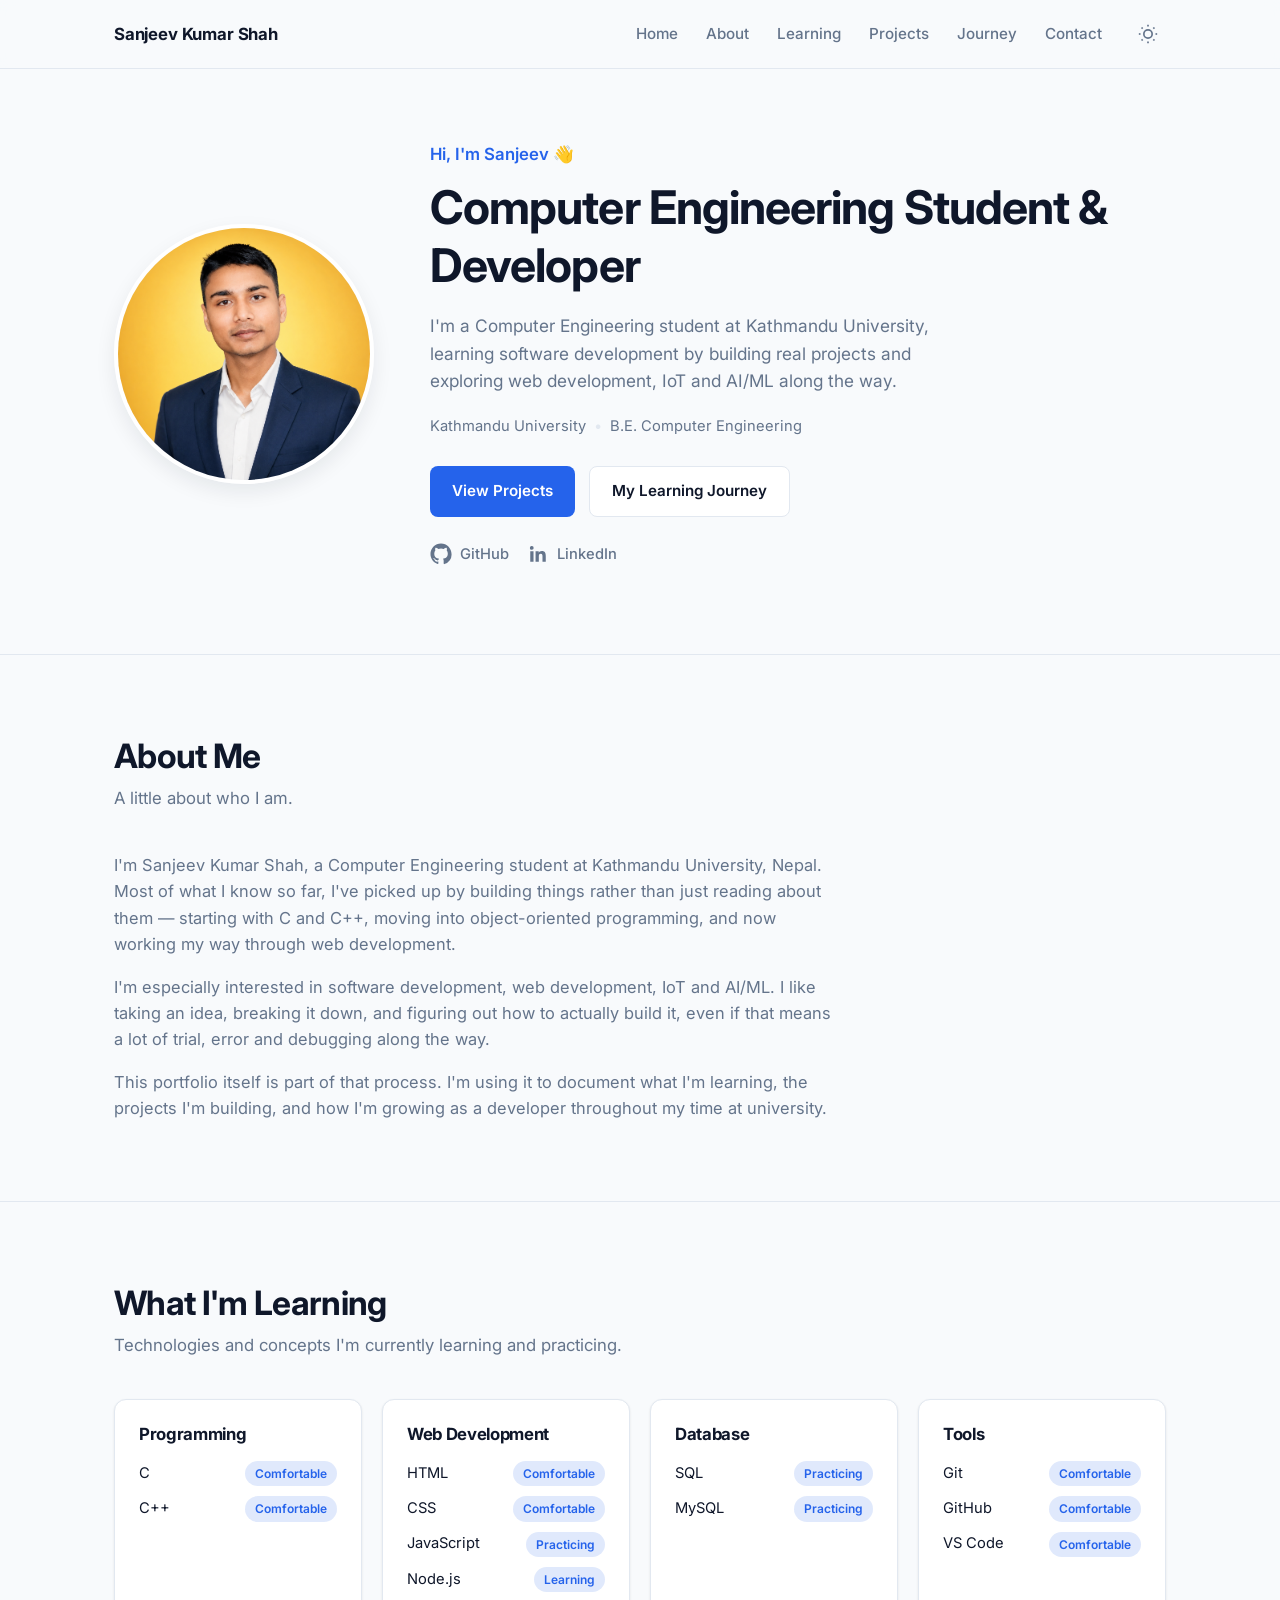
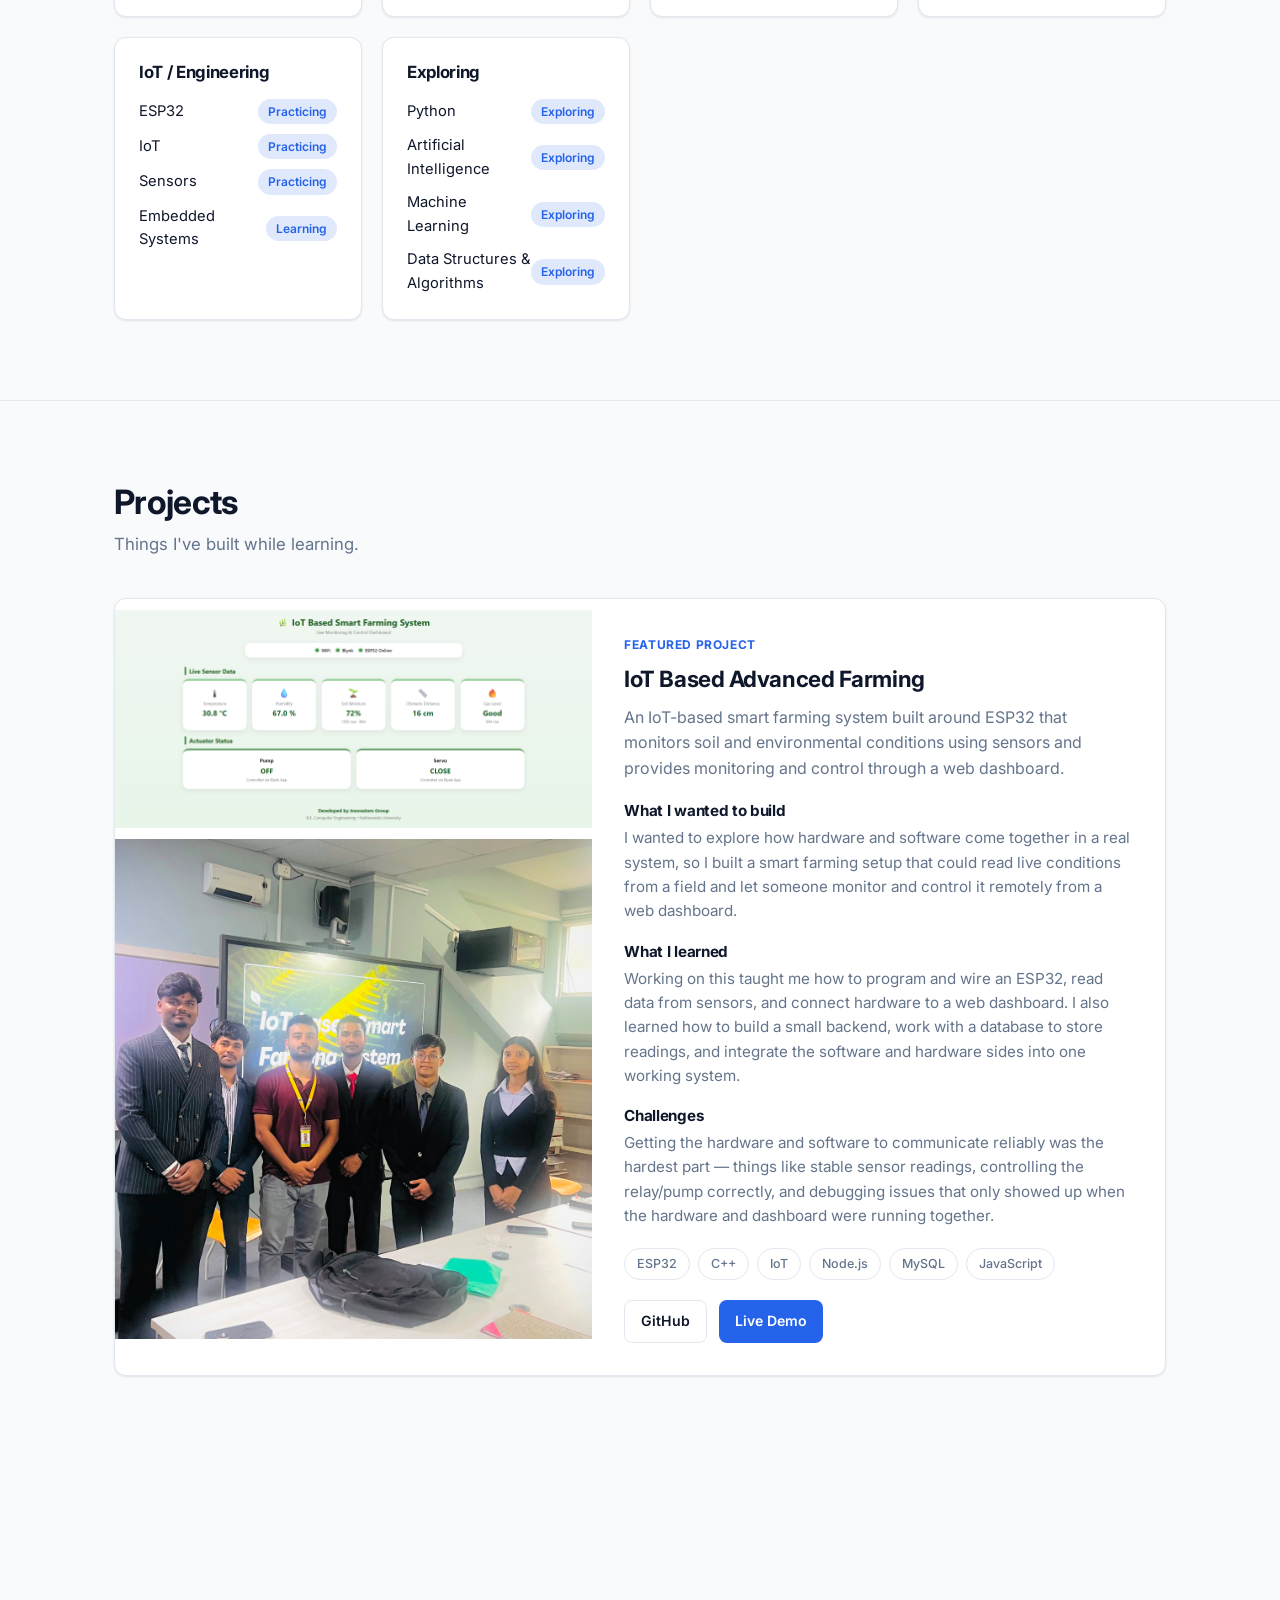
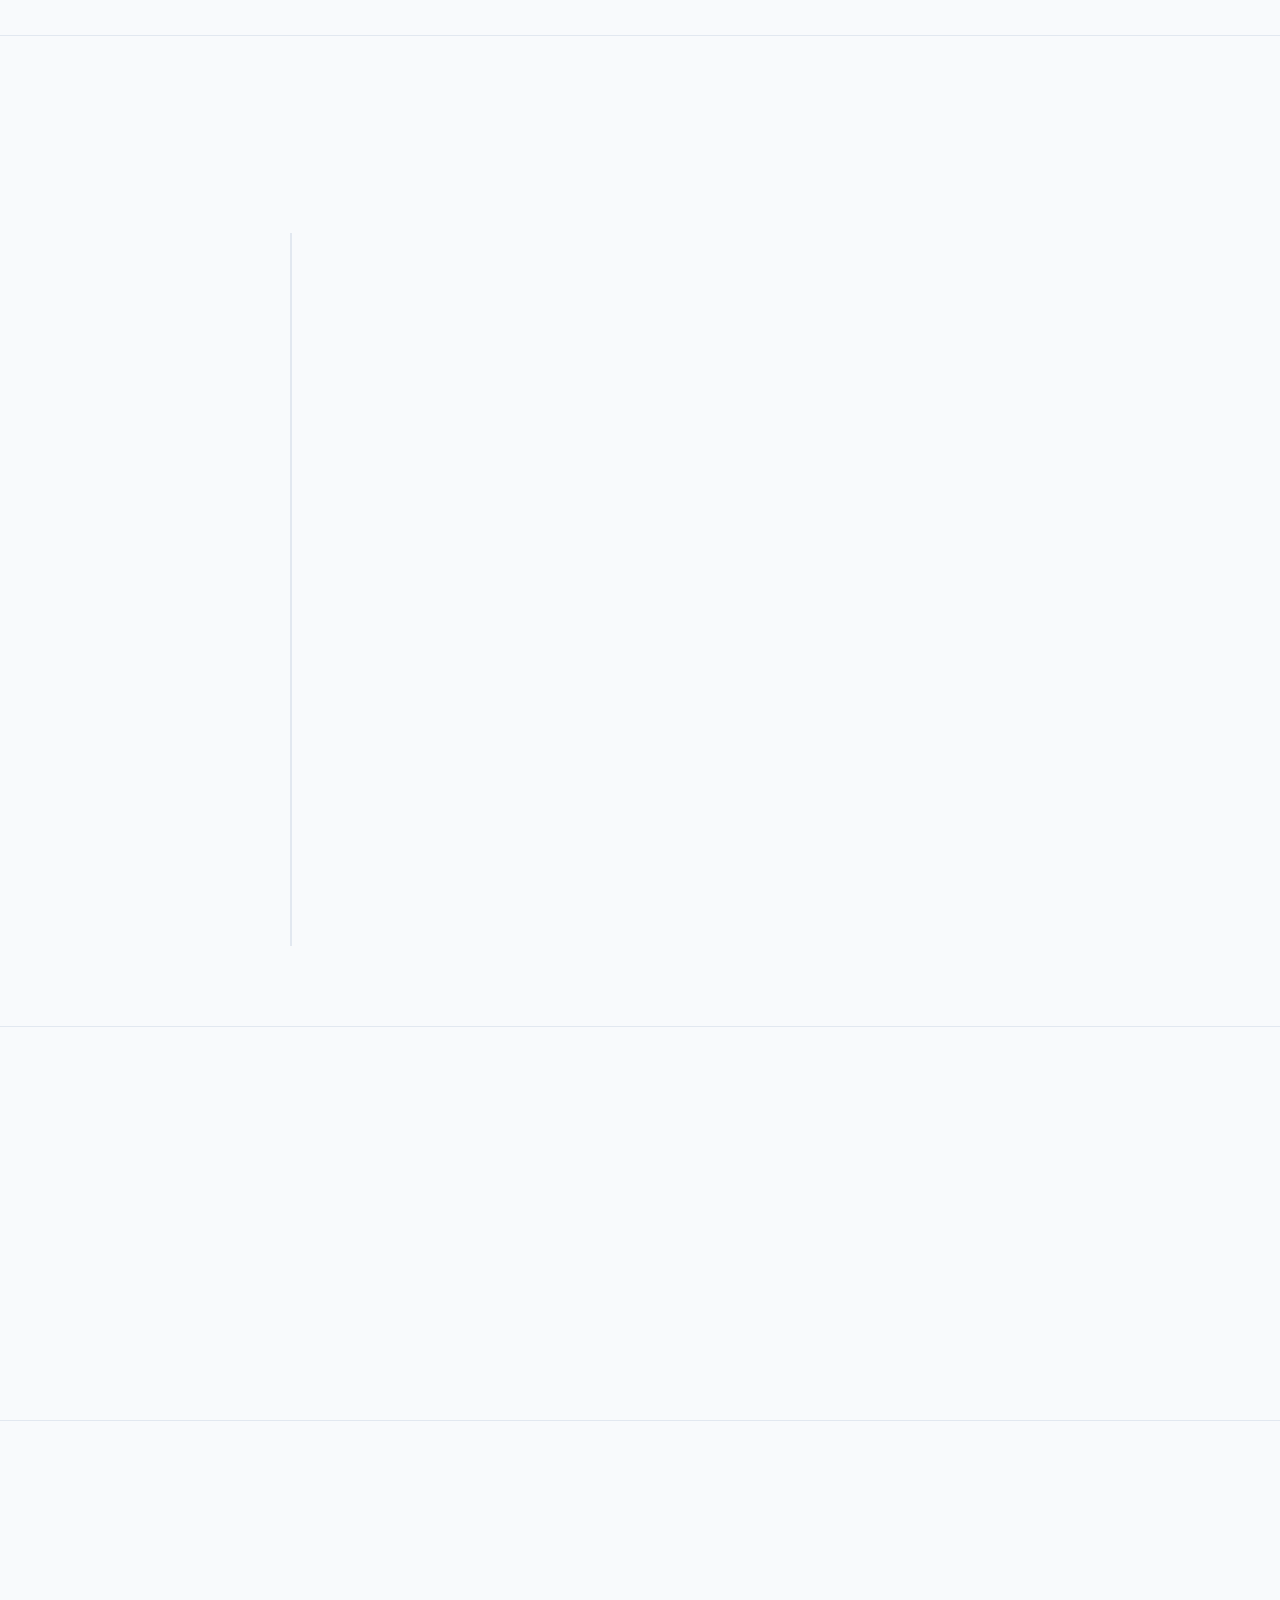
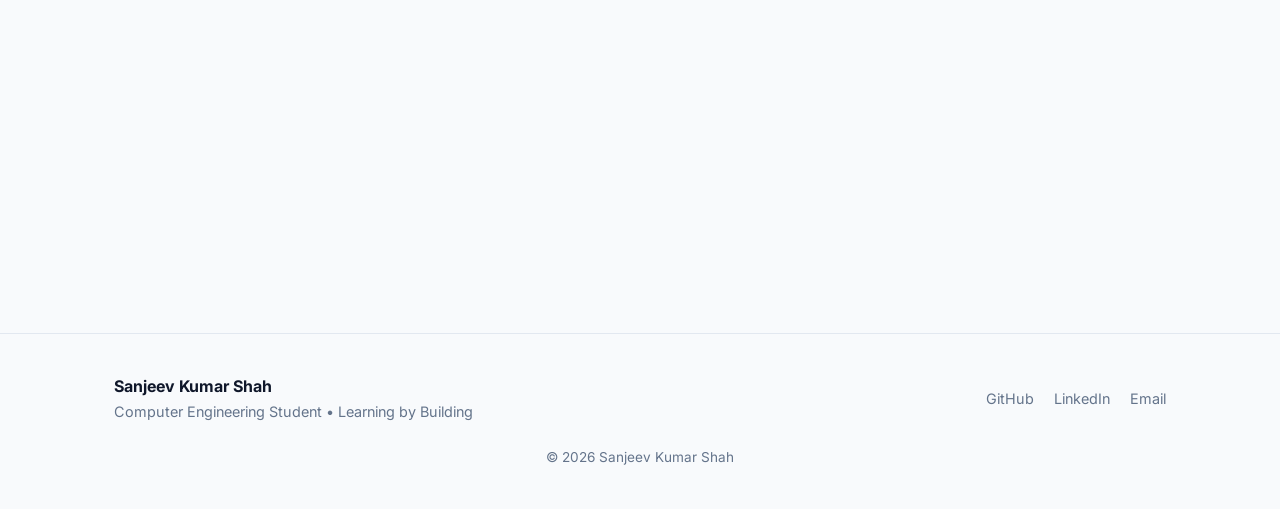
==== index.html @ 95e2a912 "Update Google site verification meta tag" ====
<!DOCTYPE html>
<html lang="en">
<head>
<meta name="google-site-verification" content="r2t7p-8wSBsIbMDlZbn2toAnir5kqkb9wHHPvdEp0dc" />
    <!-- ============ CHARSET & VIEWPORT ============ -->
    <meta charset="UTF-8">
    <meta name="viewport" content="width=device-width, initial-scale=1.0">


    <!-- ============ SEO ============ -->
    <title>Sanjeev Kumar Shah | Computer Engineering Student & Developer</title>

    <meta name="description"
          content="Sanjeev Kumar Shah is a Computer Engineering student at Kathmandu University, learning software development, IoT and AI/ML by building real projects.">

    <meta name="author" content="Sanjeev Kumar Shah">

    <meta name="robots" content="index, follow">

    <link rel="canonical"
          href="https://sanjeevkumarshah.github.io/Portfolio/">


    <!-- ============ FAVICON ============ -->
    <link rel="icon" type="image/svg+xml" href="favicon2.svg">


    <!-- ============ OPEN GRAPH ============ -->
    <meta property="og:title"
          content="Sanjeev Kumar Shah | Computer Engineering Student & Developer">

    <meta property="og:description"
          content="Computer Engineering student at Kathmandu University, learning by building projects in web development, IoT and AI/ML.">

    <meta property="og:type" content="website">

    <meta property="og:url"
          content="https://sanjeevkumarshah.github.io/Portfolio/">

    <meta property="og:image"
          content="https://sanjeevkumarshah.github.io/Portfolio/assets/profile.png">


    <!-- ============ TWITTER / X CARD ============ -->
    <meta name="twitter:card" content="summary_large_image">

    <meta name="twitter:title" content="Sanjeev Kumar Shah | Computer Engineering Student & Developer">

    <meta name="twitter:description" content="Computer Engineering student at Kathmandu University, learning by building projects in web development, IoT and AI/ML.">

    <meta name="twitter:image" content="https://sanjeevkumarshah.github.io/Portfolio/assets/profile.png">

  <!-- ============ FAVICON ============ -->
  <link rel="icon" type="image/svg+xml" href="favicon2.svg">

  <!-- ============ FONTS ============ -->
  <link rel="preconnect" href="https://fonts.googleapis.com">
  <link rel="preconnect" href="https://fonts.gstatic.com" crossorigin>
  <link href="https://fonts.googleapis.com/css2?family=Inter:wght@400;500;600;700;800&display=swap" rel="stylesheet">

  <!-- ============ STYLES ============ -->
  <link rel="stylesheet" href="style.css">

  <!-- ============ STRUCTURED DATA (Person) ============ -->
<script type="application/ld+json">
{
  "@context": "https://schema.org",
  "@type": "Person",
  "name": "Sanjeev Kumar Shah",
  "url": "https://sanjeevkumarshah.github.io/Portfolio/",
  "jobTitle": "Computer Engineering Student",
  "sameAs": [
    "https://github.com/SANJEEVKUMARSHAH",
    "https://www.linkedin.com/in/sanjeev-kumar-shah-749a11380"
  ]
}
</script>
</head>
<body>

  <!-- ============ SKIP LINK ============ -->
  <a class="skip-link" href="#main">Skip to main content</a>

  <!-- ============ HEADER / NAVIGATION ============ -->
  <header>
    <nav class="navbar" aria-label="Primary navigation">
      <div class="nav-container">
        <a href="#" class="nav-logo">Sanjeev Kumar Shah</a>

        <button class="nav-toggle" id="navToggle" aria-label="Toggle menu" aria-expanded="false" aria-controls="navMenu">
          <span class="hamburger"></span>
        </button>

        <ul class="nav-menu" id="navMenu">
          <li><a href="#home" class="nav-link">Home</a></li>
          <li><a href="#about" class="nav-link">About</a></li>
          <li><a href="#learning" class="nav-link">Learning</a></li>
          <li><a href="#projects" class="nav-link">Projects</a></li>
          <li><a href="#journey" class="nav-link">Journey</a></li>
          <li><a href="#contact" class="nav-link">Contact</a></li>
          <li>
            <button class="theme-toggle" id="themeToggle" aria-label="Toggle dark mode">
              <svg class="icon-sun" width="20" height="20" viewBox="0 0 24 24" fill="none" stroke="currentColor" stroke-width="2" aria-hidden="true"><circle cx="12" cy="12" r="5"></circle><line x1="12" y1="1" x2="12" y2="3"></line><line x1="12" y1="21" x2="12" y2="23"></line><line x1="4.22" y1="4.22" x2="5.64" y2="5.64"></line><line x1="18.36" y1="18.36" x2="19.78" y2="19.78"></line><line x1="1" y1="12" x2="3" y2="12"></line><line x1="21" y1="12" x2="23" y2="12"></line><line x1="4.22" y1="19.78" x2="5.64" y2="18.36"></line><line x1="18.36" y1="5.64" x2="19.78" y2="4.22"></line></svg>
              <svg class="icon-moon" width="20" height="20" viewBox="0 0 24 24" fill="none" stroke="currentColor" stroke-width="2" aria-hidden="true"><path d="M21 12.79A9 9 0 1 1 11.21 3 7 7 0 0 0 21 12.79z"></path></svg>
            </button>
          </li>
        </ul>
      </div>
    </nav>
  </header>

  <main id="main">

    <!-- ============ HERO ============ -->
    <section id="home" class="hero">
      <div class="container hero-grid">
        <div class="hero-image reveal">
          <img src="assets/profile.png" alt="Sanjeev Kumar Shah, Computer Engineering student" width="260" height="260" loading="eager">
        </div>

        <div class="hero-content reveal">
          <p class="hero-greeting">Hi, I'm Sanjeev 👋</p>
          <h1 class="hero-title">Computer Engineering Student &amp; Developer</h1>
          <p class="hero-text">
            I'm a Computer Engineering student at Kathmandu University, learning software
            development by building real projects and exploring web development, IoT and AI/ML
            along the way.
          </p>

          <div class="hero-edu">
            <span>Kathmandu University</span>
            <span class="dot" aria-hidden="true">•</span>
            <span>B.E. Computer Engineering</span>
          </div>

          <div class="hero-buttons">
            <a href="#projects" class="btn btn-primary">View Projects</a>
            <a href="#journey" class="btn btn-secondary">My Learning Journey</a>
          </div>

          <div class="hero-socials">
            <a href="https://github.com/SANJEEVKUMARSHAH" target="_blank" rel="noopener noreferrer" class="social-link" aria-label="GitHub profile">
              <svg width="22" height="22" viewBox="0 0 24 24" fill="currentColor" aria-hidden="true"><path d="M12 .5C5.65.5.5 5.65.5 12c0 5.09 3.29 9.4 7.86 10.93.57.1.78-.25.78-.55 0-.27-.01-1.17-.02-2.12-3.2.7-3.87-1.36-3.87-1.36-.53-1.34-1.29-1.7-1.29-1.7-1.05-.72.08-.7.08-.7 1.17.08 1.78 1.2 1.78 1.2 1.03 1.77 2.71 1.26 3.37.96.1-.75.4-1.26.73-1.55-2.56-.29-5.25-1.28-5.25-5.7 0-1.26.45-2.29 1.19-3.1-.12-.29-.52-1.46.11-3.05 0 0 .97-.31 3.18 1.18a11.1 11.1 0 0 1 5.79 0c2.2-1.49 3.17-1.18 3.17-1.18.64 1.59.24 2.76.12 3.05.74.81 1.18 1.84 1.18 3.1 0 4.43-2.69 5.4-5.26 5.69.41.36.78 1.08.78 2.17 0 1.57-.01 2.83-.01 3.22 0 .3.2.66.79.55A10.52 10.52 0 0 0 23.5 12c0-6.35-5.15-11.5-11.5-11.5z"></path></svg>
              GitHub
            </a>
            <a href="http://www.linkedin.com/in/sanjeev-kumar-shah-749a11380" target="_blank" rel="noopener noreferrer" class="social-link" aria-label="LinkedIn profile">
              <svg width="22" height="22" viewBox="0 0 24 24" fill="currentColor" aria-hidden="true"><path d="M20.45 20.45h-3.56v-5.57c0-1.33-.02-3.04-1.85-3.04-1.86 0-2.14 1.45-2.14 2.94v5.67H9.34V9h3.42v1.56h.05c.48-.9 1.64-1.85 3.38-1.85 3.61 0 4.28 2.38 4.28 5.47v6.27zM5.34 7.43a2.07 2.07 0 1 1 0-4.13 2.07 2.07 0 0 1 0 4.13zM7.12 20.45H3.56V9h3.56v11.45z"></path></svg>
              LinkedIn
            </a>
          </div>
        </div>
      </div>
    </section>

    <!-- ============ ABOUT ============ -->
    <section id="about" class="section about">
      <div class="container">
        <h2 class="section-title reveal">About Me</h2>
        <p class="section-subtitle reveal">A little about who I am.</p>

        <div class="about-content reveal">
          <p>
            I'm Sanjeev Kumar Shah, a Computer Engineering student at Kathmandu University, Nepal.
            Most of what I know so far, I've picked up by building things rather than just reading
            about them &mdash; starting with C and C++, moving into object-oriented programming,
            and now working my way through web development.
          </p>
          <p>
            I'm especially interested in software development, web development, IoT and AI/ML.
            I like taking an idea, breaking it down, and figuring out how to actually build it,
            even if that means a lot of trial, error and debugging along the way.
          </p>
          <p>
            This portfolio itself is part of that process. I'm using it to document what I'm
            learning, the projects I'm building, and how I'm growing as a developer throughout
            my time at university.
          </p>
        </div>
      </div>
    </section>

    <!-- ============ WHAT I'M LEARNING ============ -->
    <section id="learning" class="section learning">
      <div class="container">
        <h2 class="section-title reveal">What I'm Learning</h2>
        <p class="section-subtitle reveal">Technologies and concepts I'm currently learning and practicing.</p>

        <div class="learning-grid">

          <div class="learning-card reveal">
            <h3>Programming</h3>
            <ul class="skill-list">
              <li><span>C</span><span class="skill-tag">Comfortable</span></li>
              <li><span>C++</span><span class="skill-tag">Comfortable</span></li>
            </ul>
          </div>

          <div class="learning-card reveal">
            <h3>Web Development</h3>
            <ul class="skill-list">
              <li><span>HTML</span><span class="skill-tag">Comfortable</span></li>
              <li><span>CSS</span><span class="skill-tag">Comfortable</span></li>
              <li><span>JavaScript</span><span class="skill-tag">Practicing</span></li>
              <li><span>Node.js</span><span class="skill-tag">Learning</span></li>
            </ul>
          </div>

          <div class="learning-card reveal">
            <h3>Database</h3>
            <ul class="skill-list">
              <li><span>SQL</span><span class="skill-tag">Practicing</span></li>
              <li><span>MySQL</span><span class="skill-tag">Practicing</span></li>
            </ul>
          </div>

          <div class="learning-card reveal">
            <h3>Tools</h3>
            <ul class="skill-list">
              <li><span>Git</span><span class="skill-tag">Comfortable</span></li>
              <li><span>GitHub</span><span class="skill-tag">Comfortable</span></li>
              <li><span>VS Code</span><span class="skill-tag">Comfortable</span></li>
            </ul>
          </div>

          <div class="learning-card reveal">
            <h3>IoT / Engineering</h3>
            <ul class="skill-list">
              <li><span>ESP32</span><span class="skill-tag">Practicing</span></li>
              <li><span>IoT</span><span class="skill-tag">Practicing</span></li>
              <li><span>Sensors</span><span class="skill-tag">Practicing</span></li>
              <li><span>Embedded Systems</span><span class="skill-tag">Learning</span></li>
            </ul>
          </div>

          <div class="learning-card reveal">
            <h3>Exploring</h3>
            <ul class="skill-list">
              <li><span>Python</span><span class="skill-tag">Exploring</span></li>
              <li><span>Artificial Intelligence</span><span class="skill-tag">Exploring</span></li>
              <li><span>Machine Learning</span><span class="skill-tag">Exploring</span></li>
              <li><span>Data Structures &amp; Algorithms</span><span class="skill-tag">Exploring</span></li>
            </ul>
          </div>

        </div>
      </div>
    </section>

    <!-- ============ PROJECTS ============ -->
    <section id="projects" class="section projects">
      <div class="container">
        <h2 class="section-title reveal">Projects</h2>
        <p class="section-subtitle reveal">Things I've built while learning.</p>

        <!-- Featured Project -->
        <article class="project-card featured reveal">
          <div class="project-image">
            <img src="assets/projects/smart-farming webpage.png" alt="IoT Based Advanced Farming project"  id ="web-img" loading="lazy" >
            <img src="assets/projects/group.jpg"  alt="project Member" id="group-img"  loading="lazy" >
          </div>
          <div class="project-details">
            <span class="project-badge">Featured Project</span>
            <h3>IoT Based Advanced Farming</h3>
            <p class="project-description">
              An IoT-based smart farming system built around ESP32 that monitors soil and
              environmental conditions using sensors and provides monitoring and control
              through a web dashboard.
            </p>

            <div class="project-block">
              <h4>What I wanted to build</h4>
              <p>
                I wanted to explore how hardware and software come together in a real system,
                so I built a smart farming setup that could read live conditions from a field
                and let someone monitor and control it remotely from a web dashboard.
              </p>
            </div>

            <div class="project-block">
              <h4>What I learned</h4>
              <p>
                Working on this taught me how to program and wire an ESP32, read data from
                sensors, and connect hardware to a web dashboard. I also learned how to build
                a small backend, work with a database to store readings, and integrate the
                software and hardware sides into one working system.
              </p>
            </div>

            <div class="project-block">
              <h4>Challenges</h4>
              <p>
                Getting the hardware and software to communicate reliably was the hardest part
                &mdash; things like stable sensor readings, controlling the relay/pump correctly,
                and debugging issues that only showed up when the hardware and dashboard were
                running together.
              </p>
            </div>

            <div class="project-tags">
              <span class="tag">ESP32</span>
              <span class="tag">C++</span>
              <span class="tag">IoT</span>
              <span class="tag">Node.js</span>
              <span class="tag">MySQL</span>
              <span class="tag">JavaScript</span>
            </div>

            <div class="project-buttons">
              <a href="https://github.com/SANJEEVKUMARSHAH/iot-smart-farming-esp32.git" class="btn btn-secondary btn-small" aria-label="GitHub repository for IoT Based Advanced Farming">GitHub</a>
              <a href="#" class="btn btn-primary btn-small" aria-label="Live demo for IoT Based Advanced Farming">Live Demo</a>
            </div>
          </div>
        </article>

       

        <!-- Future Projects -->
        <div class="project-card future reveal">
          <h3>More Projects Coming Soon</h3>
          <p>I'm continuing to learn and build. More projects will be added here as I progress.</p>
        </div>

      </div>
    </section>

    <!-- ============ LEARNING JOURNEY ============ -->
    <section id="journey" class="section journey">
      <div class="container">
        <h2 class="section-title reveal">My Learning Journey</h2>
        <p class="section-subtitle reveal">A timeline of what I've been learning and building.</p>

        <ol class="timeline">
          <li class="timeline-item reveal">
            <div class="timeline-marker" aria-hidden="true"></div>
            <div class="timeline-content">
              <h3>Started Computer Engineering</h3>
              <p>Began my B.E. in Computer Engineering at Kathmandu University.</p>
            </div>
          </li>
          <li class="timeline-item reveal">
            <div class="timeline-marker" aria-hidden="true"></div>
            <div class="timeline-content">
              <h3>C</h3>
              <p>Learned the fundamentals of programming with C.</p>
            </div>
          </li>
          <li class="timeline-item reveal">
            <div class="timeline-marker" aria-hidden="true"></div>
            <div class="timeline-content">
              <h3>C++</h3>
              <p>Moved on to C++ and built on my programming fundamentals.</p>
            </div>
          </li>
          <li class="timeline-item reveal">
            <div class="timeline-marker" aria-hidden="true"></div>
            <div class="timeline-content">
              <h3>Object-Oriented Programming</h3>
              <p>Learned OOP concepts and applied them in projects like the Library Management System.</p>
            </div>
          </li>
          <li class="timeline-item reveal">
            <div class="timeline-marker" aria-hidden="true"></div>
            <div class="timeline-content">
              <h3>HTML &amp; CSS</h3>
              <p>Started building web pages and learning how to structure and style them.</p>
            </div>
          </li>
          <li class="timeline-item reveal">
            <div class="timeline-marker" aria-hidden="true"></div>
            <div class="timeline-content">
              <h3>JavaScript</h3>
              <p>Began learning JavaScript to make web pages interactive.</p>
            </div>
          </li>
          <li class="timeline-item reveal">
            <div class="timeline-marker" aria-hidden="true"></div>
            <div class="timeline-content">
              <h3>Git &amp; GitHub</h3>
              <p>Learned version control and how to manage and share my projects.</p>
            </div>
          </li>
          <li class="timeline-item reveal">
            <div class="timeline-marker" aria-hidden="true"></div>
            <div class="timeline-content">
              <h3>IoT / ESP32</h3>
              <p>Explored embedded systems and IoT by building the Smart Farming project with ESP32.</p>
            </div>
          </li>
          <li class="timeline-item reveal current">
            <div class="timeline-marker" aria-hidden="true"></div>
            <div class="timeline-content">
              <h3>Current Learning</h3>
              <p>Python, Data Structures, AI/ML, Backend Development.</p>
            </div>
          </li>
        </ol>
      </div>
    </section>

    <!-- ============ CURRENTLY WORKING ON ============ -->
    <section id="currently" class="section currently">
      <div class="container">
        <h2 class="section-title reveal">Currently Working On</h2>

        <!--
          EASY TO UPDATE: edit the content inside .current-card below
          to change what you're currently working on.
        -->
        <div class="current-card reveal">
          <span class="status-badge">In Progress</span>
          <h3>Improving JavaScript</h3>
          <p>
            I'm currently strengthening my JavaScript fundamentals and learning more about
            asynchronous programming, APIs and backend development.
          </p>
        </div>
      </div>
    </section>

    <!-- ============ CONTACT ============ -->
    <section id="contact" class="section contact">
      <div class="container">
        <h2 class="section-title reveal">Let's Connect</h2>
        <p class="section-subtitle reveal">
          I'm always interested in learning, building projects and connecting with other
          students and developers.
        </p>

        <div class="contact-grid">
          <a href="mailto:shahsanjeev700@gmail.com" class="contact-card reveal">
            <svg width="24" height="24" viewBox="0 0 24 24" fill="none" stroke="currentColor" stroke-width="2" aria-hidden="true"><path d="M4 4h16v16H4z" opacity="0"></path><path d="M22 6c0-1.1-.9-2-2-2H4a2 2 0 0 0-2 2v12c0 1.1.9 2 2 2h16a2 2 0 0 0 2-2V6z"></path><polyline points="22,6 12,13 2,6"></polyline></svg>
            <h3>Email</h3>
            <p>shahsanjeev700@gmail.com</p>
          </a>

          <a href="https://github.com/SANJEEVKUMARSHAH" target="_blank" rel="noopener noreferrer" class="contact-card reveal">
            <svg width="24" height="24" viewBox="0 0 24 24" fill="currentColor" aria-hidden="true"><path d="M12 .5C5.65.5.5 5.65.5 12c0 5.09 3.29 9.4 7.86 10.93.57.1.78-.25.78-.55 0-.27-.01-1.17-.02-2.12-3.2.7-3.87-1.36-3.87-1.36-.53-1.34-1.29-1.7-1.29-1.7-1.05-.72.08-.7.08-.7 1.17.08 1.78 1.2 1.78 1.2 1.03 1.77 2.71 1.26 3.37.96.1-.75.4-1.26.73-1.55-2.56-.29-5.25-1.28-5.25-5.7 0-1.26.45-2.29 1.19-3.1-.12-.29-.52-1.46.11-3.05 0 0 .97-.31 3.18 1.18a11.1 11.1 0 0 1 5.79 0c2.2-1.49 3.17-1.18 3.17-1.18.64 1.59.24 2.76.12 3.05.74.81 1.18 1.84 1.18 3.1 0 4.43-2.69 5.4-5.26 5.69.41.36.78 1.08.78 2.17 0 1.57-.01 2.83-.01 3.22 0 .3.2.66.79.55A10.52 10.52 0 0 0 23.5 12c0-6.35-5.15-11.5-11.5-11.5z"></path></svg>
            <h3>GitHub</h3>
            <p>github.com/SANJEEVKUMARSHAH</p>
          </a>

          <a href="http://www.linkedin.com/in/sanjeev-kumar-shah-749a11380" target="_blank" rel="noopener noreferrer" class="contact-card reveal">
            <svg width="24" height="24" viewBox="0 0 24 24" fill="currentColor" aria-hidden="true"><path d="M20.45 20.45h-3.56v-5.57c0-1.33-.02-3.04-1.85-3.04-1.86 0-2.14 1.45-2.14 2.94v5.67H9.34V9h3.42v1.56h.05c.48-.9 1.64-1.85 3.38-1.85 3.61 0 4.28 2.38 4.28 5.47v6.27zM5.34 7.43a2.07 2.07 0 1 1 0-4.13 2.07 2.07 0 0 1 0 4.13zM7.12 20.45H3.56V9h3.56v11.45z"></path></svg>
            <h3>LinkedIn</h3>
            <p>linkedin.com/in/sanjeev-kumar-shah</p>
          </a>
        </div>

        <div class="resume-download reveal">
          <a href="assets/resume.pdf" class="btn btn-secondary" download>Download Resume</a>
        </div>
      </div>
    </section>

  </main>

  <!-- ============ FOOTER ============ -->
  <footer class="footer">
    <div class="container footer-content">
      <div class="footer-info">
        <p class="footer-name">Sanjeev Kumar Shah</p>
        <p class="footer-tagline">Computer Engineering Student &bull; Learning by Building</p>
      </div>

      <ul class="footer-links">
        <li><a href="https://github.com/SANJEEVKUMARSHAH" target="_blank" rel="noopener noreferrer">GitHub</a></li>
        <li><a href="http://www.linkedin.com/in/sanjeev-kumar-shah-749a11380" target="_blank" rel="noopener noreferrer">LinkedIn</a></li>
        <li><a href="mailto:shahsanjeev700@gmail.com">Email</a></li>
      </ul>

      <p class="footer-copyright">&copy; <span id="year"></span> Sanjeev Kumar Shah</p>
    </div>
  </footer>

  <script src="script.js"></script>
</body>
</html>
---- style.css ----
/* =========================================================
   1. CSS VARIABLES
   ========================================================= */
:root {
  /* Light mode */
  --bg: #F8FAFC;
  --card: #FFFFFF;
  --text-primary: #0F172A;
  --text-secondary: #64748B;
  --accent: #2563EB;
  --border: #E2E8F0;

  --font-main: 'Inter', -apple-system, BlinkMacSystemFont, 'Segoe UI', sans-serif;

  --radius: 12px;
  --shadow: 0 1px 3px rgba(15, 23, 42, 0.06), 0 1px 2px rgba(15, 23, 42, 0.04);
  --shadow-hover: 0 8px 20px rgba(15, 23, 42, 0.08);

  --transition: 0.25s ease;
}

[data-theme="dark"] {
  --bg: #0F172A;
  --card: #1E293B;
  --text-primary: #F8FAFC;
  --text-secondary: #94A3B8;
  --accent: #60A5FA;
  --border: #334155;

  --shadow: 0 1px 3px rgba(0, 0, 0, 0.3), 0 1px 2px rgba(0, 0, 0, 0.2);
  --shadow-hover: 0 8px 24px rgba(0, 0, 0, 0.35);
}

/* =========================================================
   2. RESET
   ========================================================= */
*, *::before, *::after {
  box-sizing: border-box;
  margin: 0;
  padding: 0;
}

img {
  max-width: 100%;
  display: block;
}

a {
  text-decoration: none;
  color: inherit;
}

ul, ol {
  list-style: none;
}

button {
  font: inherit;
  cursor: pointer;
  border: none;
  background: none;
  color: inherit;
}

/* =========================================================
   3. BASE STYLES
   ========================================================= */
html {
  scroll-behavior: smooth;
}

body {
  font-family: var(--font-main);
  background-color: var(--bg);
  color: var(--text-primary);
  line-height: 1.6;
  transition: background-color var(--transition), color var(--transition);
}

.container {
  width: 100%;
  max-width: 1100px;
  margin: 0 auto;
  padding: 0 24px;
}

.skip-link {
  position: absolute;
  left: -9999px;
  top: 0;
  background: var(--accent);
  color: #fff;
  padding: 10px 16px;
  z-index: 200;
  border-radius: 0 0 8px 0;
}

.skip-link:focus {
  left: 0;
}

/* Focus states */
a:focus-visible,
button:focus-visible,
input:focus-visible {
  outline: 2px solid var(--accent);
  outline-offset: 3px;
  border-radius: 4px;
}

/* =========================================================
   4. TYPOGRAPHY
   ========================================================= */
h1, h2, h3, h4 {
  font-weight: 700;
  line-height: 1.25;
  letter-spacing: -0.02em;
}

.section-title {
  font-size: clamp(1.6rem, 3vw, 2.1rem);
  margin-bottom: 8px;
}

.section-subtitle {
  color: var(--text-secondary);
  margin-bottom: 40px;
  font-size: 1.05rem;
}

.section {
  padding: 80px 0;
  border-top: 1px solid var(--border);
}

/* =========================================================
   5. NAVIGATION
   ========================================================= */
.navbar {
  position: sticky;
  top: 0;
  z-index: 100;
  background-color: color-mix(in srgb, var(--bg) 88%, transparent);
  backdrop-filter: blur(8px);
  border-bottom: 1px solid var(--border);
}

.nav-container {
  max-width: 1100px;
  margin: 0 auto;
  padding: 16px 24px;
  display: flex;
  align-items: center;
  justify-content: space-between;
}

.nav-logo {
  font-weight: 700;
  font-size: 1.05rem;
  letter-spacing: -0.01em;
}

.nav-menu {
  display: flex;
  align-items: center;
  gap: 28px;
}

.nav-link {
  font-size: 0.95rem;
  font-weight: 500;
  color: var(--text-secondary);
  transition: color var(--transition);
}

.nav-link:hover {
  color: var(--accent);
}

.theme-toggle {
  display: flex;
  align-items: center;
  justify-content: center;
  width: 36px;
  height: 36px;
  border-radius: 50%;
  color: var(--text-secondary);
  transition: background-color var(--transition), color var(--transition);
}

.theme-toggle:hover {
  background-color: var(--border);
  color: var(--accent);
}

.icon-moon { display: none; }
[data-theme="dark"] .icon-sun { display: none; }
[data-theme="dark"] .icon-moon { display: block; }

.nav-toggle {
  display: none;
  width: 32px;
  height: 32px;
  flex-direction: column;
  align-items: center;
  justify-content: center;
}

.hamburger,
.hamburger::before,
.hamburger::after {
  width: 22px;
  height: 2px;
  background-color: var(--text-primary);
  border-radius: 2px;
  transition: transform var(--transition), opacity var(--transition);
}

.hamburger {
  position: relative;
}

.hamburger::before,
.hamburger::after {
  content: '';
  position: absolute;
  left: 0;
}

.hamburger::before { top: -7px; }
.hamburger::after { top: 7px; }

.nav-menu.open .hamburger {
  background-color: transparent;
}

.nav-menu.open .hamburger::before {
  transform: rotate(45deg);
  top: 0;
}

.nav-menu.open .hamburger::after {
  transform: rotate(-45deg);
  top: 0;
}

/* =========================================================
   6. HERO
   ========================================================= */
.hero {
  padding: 72px 0 88px;
}

.hero-grid {
  display: grid;
  grid-template-columns: auto 1fr;
  gap: 56px;
  align-items: center;
}

.hero-image img {
  width: 260px;
  height: 260px;
  object-fit: cover;
  border-radius: 50%;
  border: 4px solid var(--card);
  box-shadow: var(--shadow-hover);
}

.hero-greeting {
  font-size: 1.05rem;
  color: var(--accent);
  font-weight: 600;
  margin-bottom: 10px;
}

.hero-title {
  font-size: clamp(2rem, 4.5vw, 2.9rem);
  margin-bottom: 18px;
}

.hero-text {
  color: var(--text-secondary);
  font-size: 1.08rem;
  max-width: 540px;
  margin-bottom: 20px;
}

.hero-edu {
  display: flex;
  align-items: center;
  gap: 8px;
  font-size: 0.92rem;
  color: var(--text-secondary);
  margin-bottom: 28px;
}

.hero-edu .dot {
  color: var(--border);
}

.hero-buttons {
  display: flex;
  flex-wrap: wrap;
  gap: 14px;
  margin-bottom: 26px;
}

.hero-socials {
  display: flex;
  gap: 18px;
}

.social-link {
  display: flex;
  align-items: center;
  gap: 8px;
  font-size: 0.92rem;
  font-weight: 500;
  color: var(--text-secondary);
  transition: color var(--transition);
}

.social-link:hover {
  color: var(--accent);
}

/* Buttons */
.btn {
  display: inline-flex;
  align-items: center;
  justify-content: center;
  padding: 12px 22px;
  border-radius: 8px;
  font-weight: 600;
  font-size: 0.95rem;
  transition: transform var(--transition), box-shadow var(--transition), background-color var(--transition);
}

.btn-small {
  padding: 9px 16px;
  font-size: 0.88rem;
}

.btn-primary {
  background-color: var(--accent);
  color: #fff;
}

.btn-primary:hover {
  transform: translateY(-2px);
  box-shadow: var(--shadow-hover);
}

.btn-secondary {
  background-color: var(--card);
  color: var(--text-primary);
  border: 1px solid var(--border);
}

.btn-secondary:hover {
  border-color: var(--accent);
  color: var(--accent);
  transform: translateY(-2px);
}

/* =========================================================
   7. ABOUT
   ========================================================= */
.about-content {
  max-width: 720px;
  display: flex;
  flex-direction: column;
  gap: 16px;
  color: var(--text-secondary);
  font-size: 1.03rem;
}

/* =========================================================
   8. LEARNING
   ========================================================= */
.learning-grid {
  display: grid;
  grid-template-columns: repeat(auto-fit, minmax(230px, 1fr));
  gap: 20px;
}

.learning-card {
  background-color: var(--card);
  border: 1px solid var(--border);
  border-radius: var(--radius);
  padding: 24px;
  box-shadow: var(--shadow);
  transition: transform var(--transition), box-shadow var(--transition);
}

.learning-card:hover {
  transform: translateY(-3px);
  box-shadow: var(--shadow-hover);
}

.learning-card h3 {
  font-size: 1.05rem;
  margin-bottom: 16px;
}

.skill-list {
  display: flex;
  flex-direction: column;
  gap: 10px;
}

.skill-list li {
  display: flex;
  align-items: center;
  justify-content: space-between;
  font-size: 0.92rem;
}

.skill-tag {
  font-size: 0.75rem;
  font-weight: 600;
  padding: 3px 10px;
  border-radius: 999px;
  background-color: color-mix(in srgb, var(--accent) 14%, transparent);
  color: var(--accent);
}

/* =========================================================
   9. PROJECTS
   ========================================================= */
.project-card {
  background-color: var(--card);
  border: 1px solid var(--border);
  border-radius: var(--radius);
  overflow: hidden;
  box-shadow: var(--shadow);
  margin-bottom: 28px;
  display: grid;
  grid-template-columns: 1fr;
  transition: box-shadow var(--transition);
}

.project-card:hover {
  box-shadow: var(--shadow-hover);
}

.project-card.featured {
  grid-template-columns: 1fr 1.2fr;
  /* grid-column: span 2;
  display: grid;
  grid-template-columns: 1fr 1fr; */
}

.project-image #web-img {
  width: 100%;
  height: auto;
  object-fit: contain;
  /* object-fit: cover; */
  min-height: 240px; 
}

.project-image #group-img {
  width: 100%;
  height: 500px;
  object-fit: cover;
}

.project-details {
  padding: 32px;
}

.project-badge {
  display: inline-block;
  font-size: 0.75rem;
  font-weight: 700;
  text-transform: uppercase;
  letter-spacing: 0.05em;
  color: var(--accent);
  margin-bottom: 10px;
}

.project-details h3 {
  font-size: 1.4rem;
  margin-bottom: 12px;
}

.project-description {
  color: var(--text-secondary);
  margin-bottom: 20px;
}

.project-block {
  margin-bottom: 18px;
}

.project-block h4 {
  font-size: 0.95rem;
  margin-bottom: 6px;
}

.project-block p {
  color: var(--text-secondary);
  font-size: 0.95rem;
}

.project-tags {
  display: flex;
  flex-wrap: wrap;
  gap: 8px;
  margin: 20px 0;
}

.tag {
  font-size: 0.78rem;
  font-weight: 500;
  padding: 5px 12px;
  border-radius: 999px;
  border: 1px solid var(--border);
  color: var(--text-secondary);
}

.project-buttons {
  display: flex;
  gap: 12px;
}

.project-card.future {
  padding: 32px;
  text-align: center;
  border-style: dashed;
}

.project-card.future h3 {
  margin-bottom: 8px;
}

.project-card.future p {
  color: var(--text-secondary);
}

/* =========================================================
   10. JOURNEY
   ========================================================= */
.timeline {
  position: relative;
  max-width: 700px;
  margin: 0 auto;
  padding-left: 28px;
  border-left: 2px solid var(--border);
}

.timeline-item {
  position: relative;
  padding-bottom: 34px;
}

.timeline-item:last-child {
  padding-bottom: 0;
}

.timeline-marker {
  position: absolute;
  left: -34px;
  top: 4px;
  width: 12px;
  height: 12px;
  border-radius: 50%;
  background-color: var(--card);
  border: 3px solid var(--accent);
}

.timeline-item.current .timeline-marker {
  background-color: var(--accent);
}

.timeline-content h3 {
  font-size: 1.05rem;
  margin-bottom: 4px;
}

.timeline-content p {
  color: var(--text-secondary);
  font-size: 0.94rem;
}

/* =========================================================
   11. CURRENTLY WORKING ON
   ========================================================= */
.current-card {
  max-width: 620px;
  background-color: var(--card);
  border: 1px solid var(--border);
  border-radius: var(--radius);
  padding: 28px;
  box-shadow: var(--shadow);
}

.status-badge {
  display: inline-block;
  font-size: 0.75rem;
  font-weight: 700;
  text-transform: uppercase;
  letter-spacing: 0.05em;
  color: var(--accent);
  background-color: color-mix(in srgb, var(--accent) 14%, transparent);
  padding: 4px 12px;
  border-radius: 999px;
  margin-bottom: 14px;
}

.current-card h3 {
  margin-bottom: 10px;
  font-size: 1.15rem;
}

.current-card p {
  color: var(--text-secondary);
}

/* =========================================================
   12. CONTACT
   ========================================================= */
.contact-grid {
  display: grid;
  grid-template-columns: repeat(auto-fit, minmax(220px, 1fr));
  gap: 20px;
  margin-bottom: 36px;
}

.contact-card {
  background-color: var(--card);
  border: 1px solid var(--border);
  border-radius: var(--radius);
  padding: 26px;
  box-shadow: var(--shadow);
  transition: transform var(--transition), box-shadow var(--transition), border-color var(--transition);
}

.contact-card:hover {
  transform: translateY(-3px);
  box-shadow: var(--shadow-hover);
  border-color: var(--accent);
}

.contact-card svg {
  color: var(--accent);
  margin-bottom: 14px;
}

.contact-card h3 {
  font-size: 1rem;
  margin-bottom: 6px;
}

.contact-card p {
  color: var(--text-secondary);
  font-size: 0.9rem;
  word-break: break-word;
}

.resume-download {
  text-align: center;
}

/* =========================================================
   13. FOOTER
   ========================================================= */
.footer {
  padding: 40px 0;
  border-top: 1px solid var(--border);
}

.footer-content {
  display: flex;
  flex-wrap: wrap;
  align-items: center;
  justify-content: space-between;
  gap: 16px;
}

.footer-name {
  font-weight: 700;
}

.footer-tagline {
  color: var(--text-secondary);
  font-size: 0.9rem;
}

.footer-links {
  display: flex;
  gap: 20px;
}

.footer-links a {
  color: var(--text-secondary);
  font-size: 0.9rem;
  transition: color var(--transition);
}

.footer-links a:hover {
  color: var(--accent);
}

.footer-copyright {
  color: var(--text-secondary);
  font-size: 0.85rem;
  width: 100%;
  text-align: center;
  margin-top: 8px;
}

/* =========================================================
   14. DARK MODE
   (handled via [data-theme="dark"] variables above)
   ========================================================= */

/* =========================================================
   15. RESPONSIVE DESIGN
   ========================================================= */
@media (max-width: 860px) {
  .hero-grid {
    grid-template-columns: 1fr;
    text-align: center;
    justify-items: center;
  }

  .hero-image img {
    width: 200px;
    height: 200px;
  }

  .hero-text {
    margin-left: auto;
    margin-right: auto;
  }

  .hero-buttons,
  .hero-socials,
  .hero-edu {
    justify-content: center;
  }

  .project-card.featured {
    grid-template-columns: 1fr;
  }
}

@media (max-width: 720px) {
  .nav-menu {
    position: fixed;
    top: 65px;
    left: 0;
    right: 0;
    background-color: var(--bg);
    border-bottom: 1px solid var(--border);
    flex-direction: column;
    align-items: flex-start;
    gap: 4px;
    padding: 16px 24px 24px;
    transform: translateY(-8px);
    opacity: 0;
    pointer-events: none;
    transition: transform var(--transition), opacity var(--transition);
  }

  .nav-menu.open {
    transform: translateY(0);
    opacity: 1;
    pointer-events: auto;
  }

  .nav-menu li {
    width: 100%;
    padding: 10px 0;
  }

  .nav-toggle {
    display: flex;
  }

  .project-card {
    grid-template-columns: 1fr !important;
  }
}

@media (max-width: 480px) {
  .hero-image img {
    width: 170px;
    height: 170px;
  }

  .section {
    padding: 56px 0;
  }
}

/* =========================================================
   16. ACCESSIBILITY (reduced motion)
   ========================================================= */
@media (prefers-reduced-motion: reduce) {
  html {
    scroll-behavior: auto;
  }

  *, *::before, *::after {
    animation-duration: 0.01ms !important;
    animation-iteration-count: 1 !important;
    transition-duration: 0.01ms !important;
    scroll-behavior: auto !important;
  }
}

/* Reveal-on-scroll base state */
.reveal {
  opacity: 0;
  transform: translateY(16px);
  transition: opacity 0.5s ease, transform 0.5s ease;
}

.reveal.visible {
  opacity: 1;
  transform: translateY(0);
}
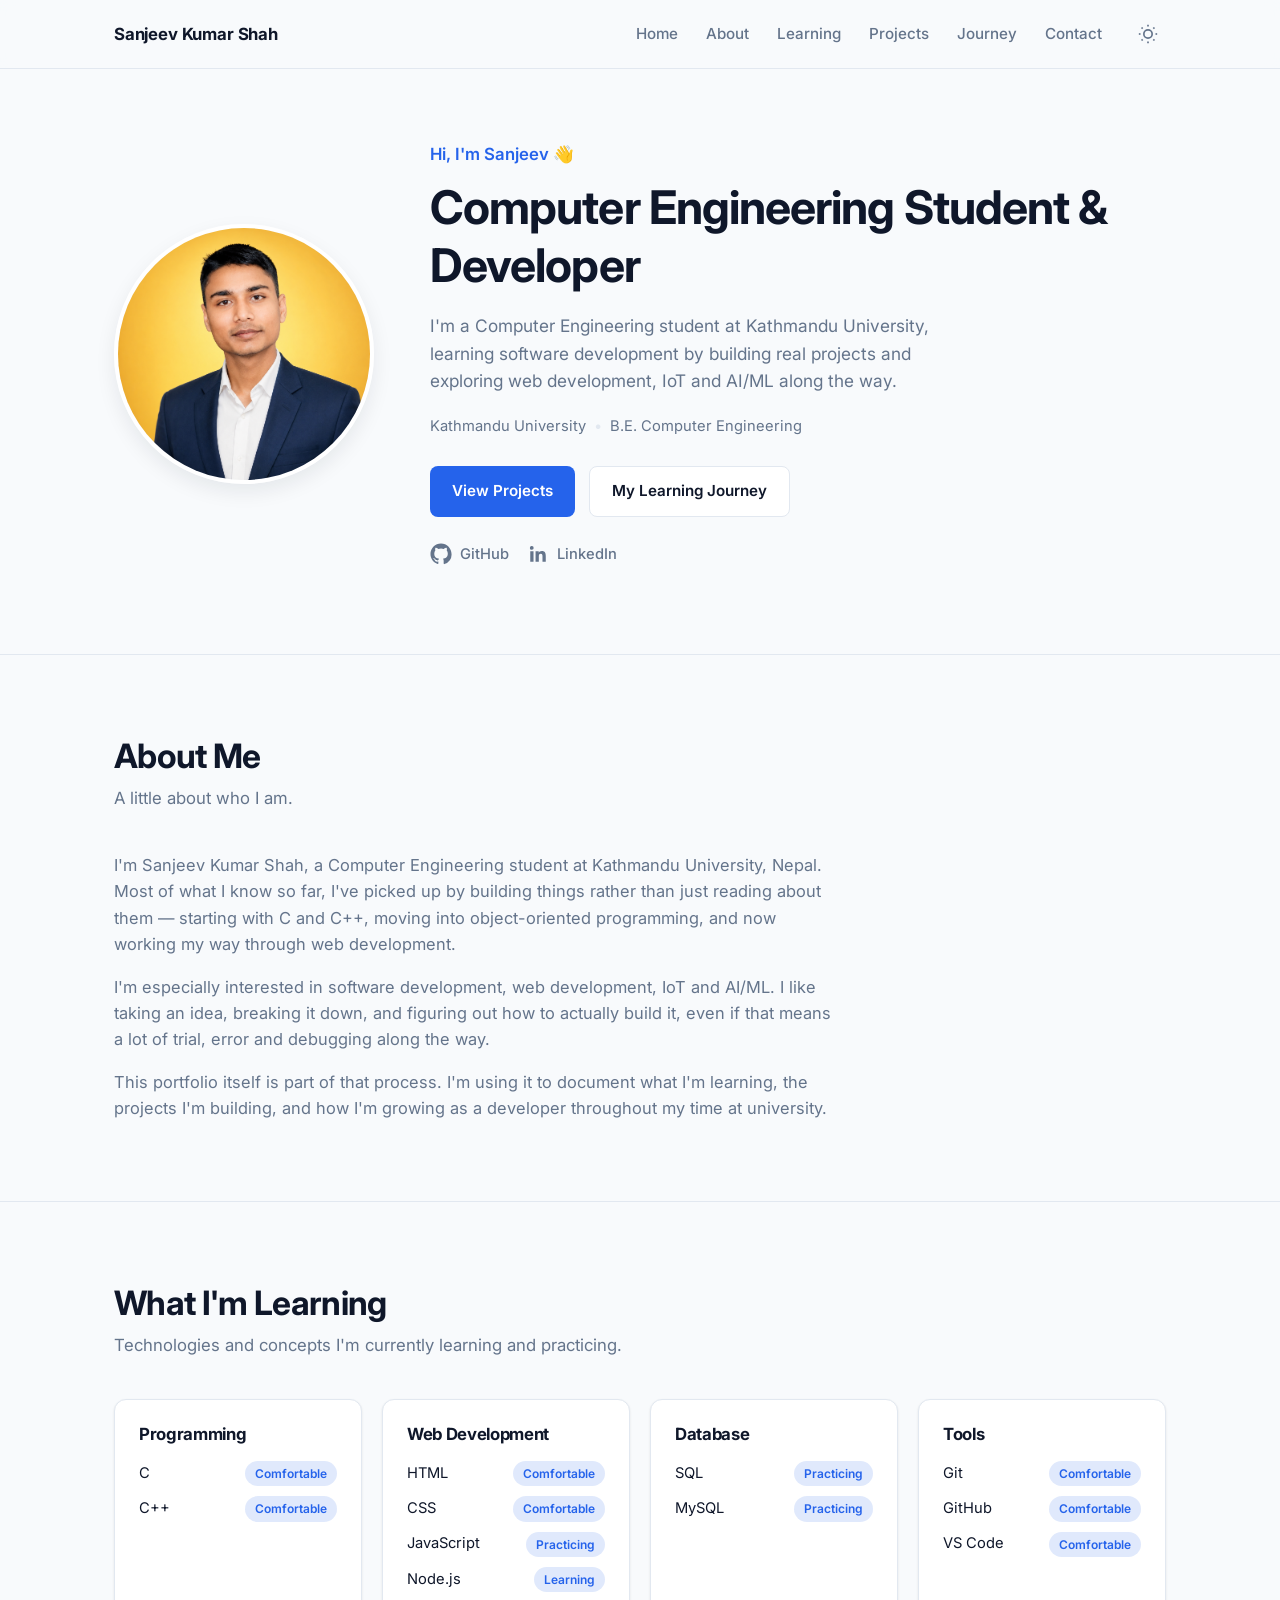
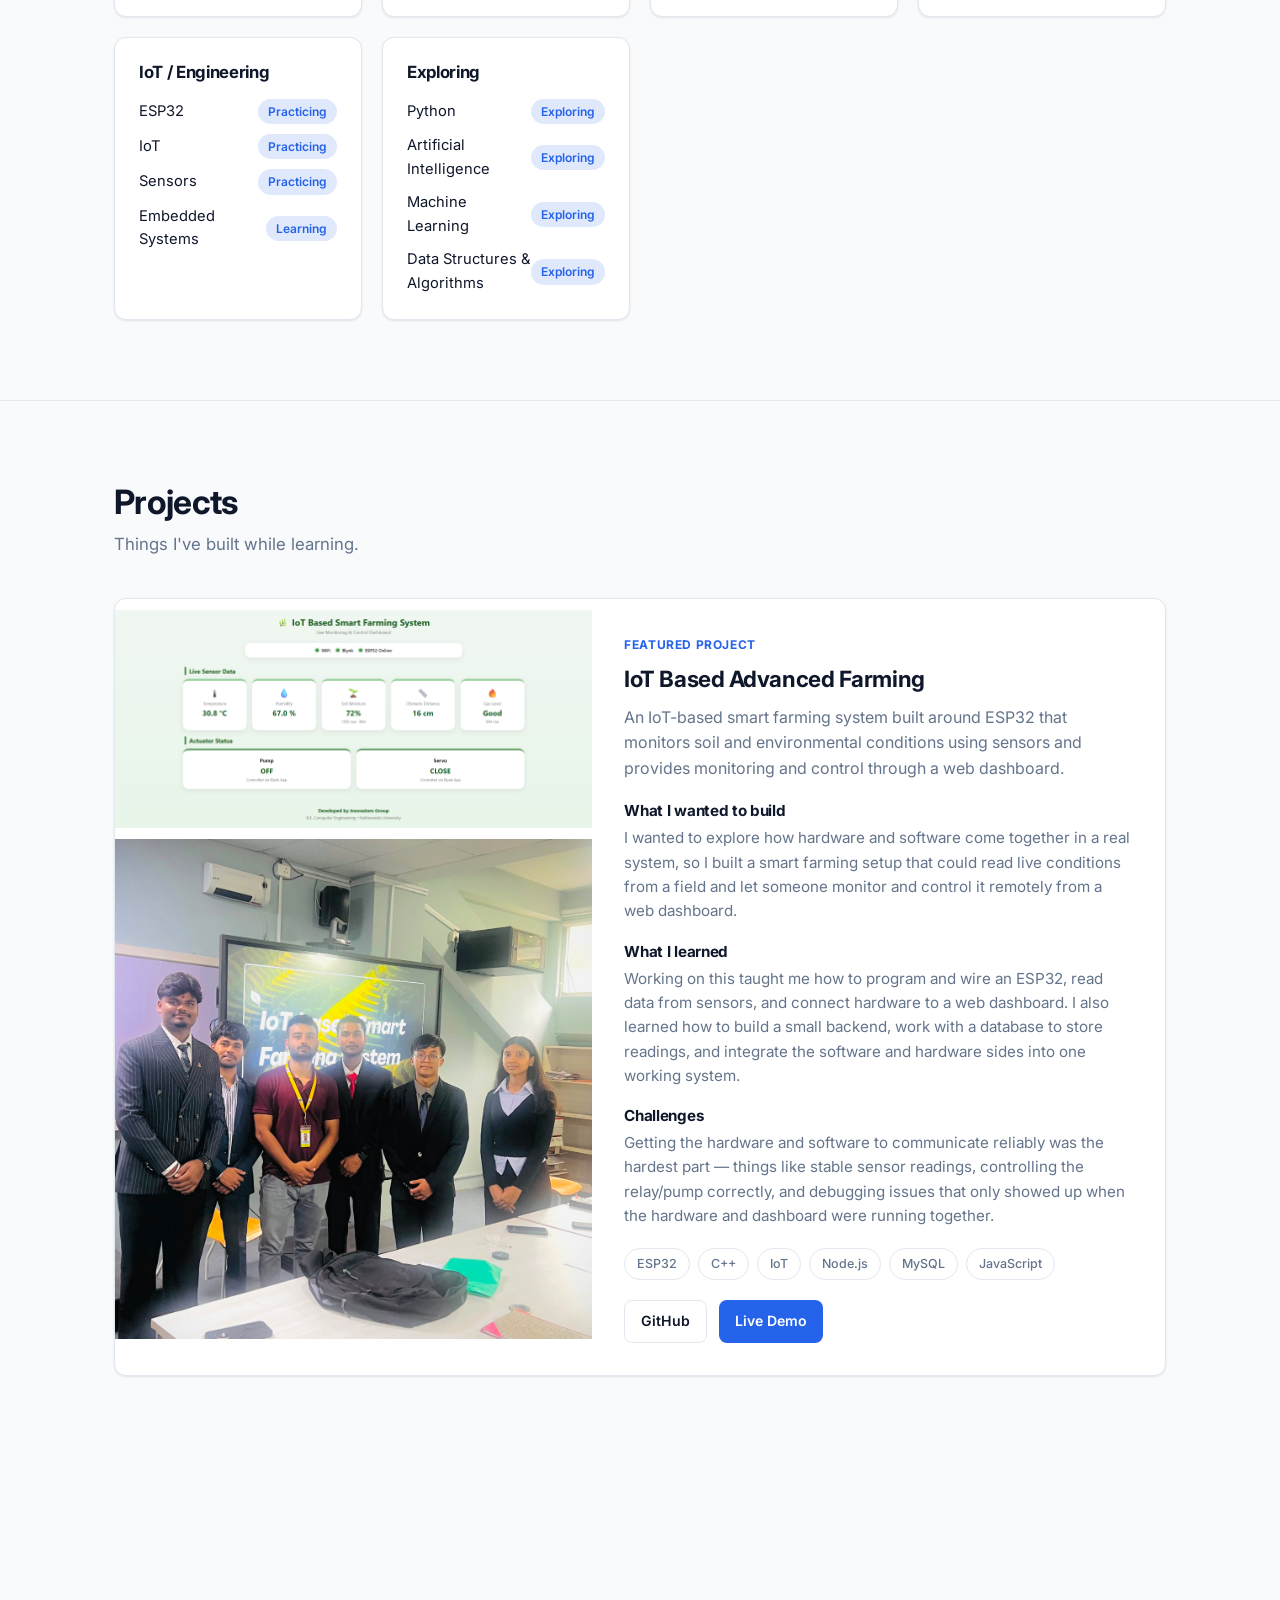
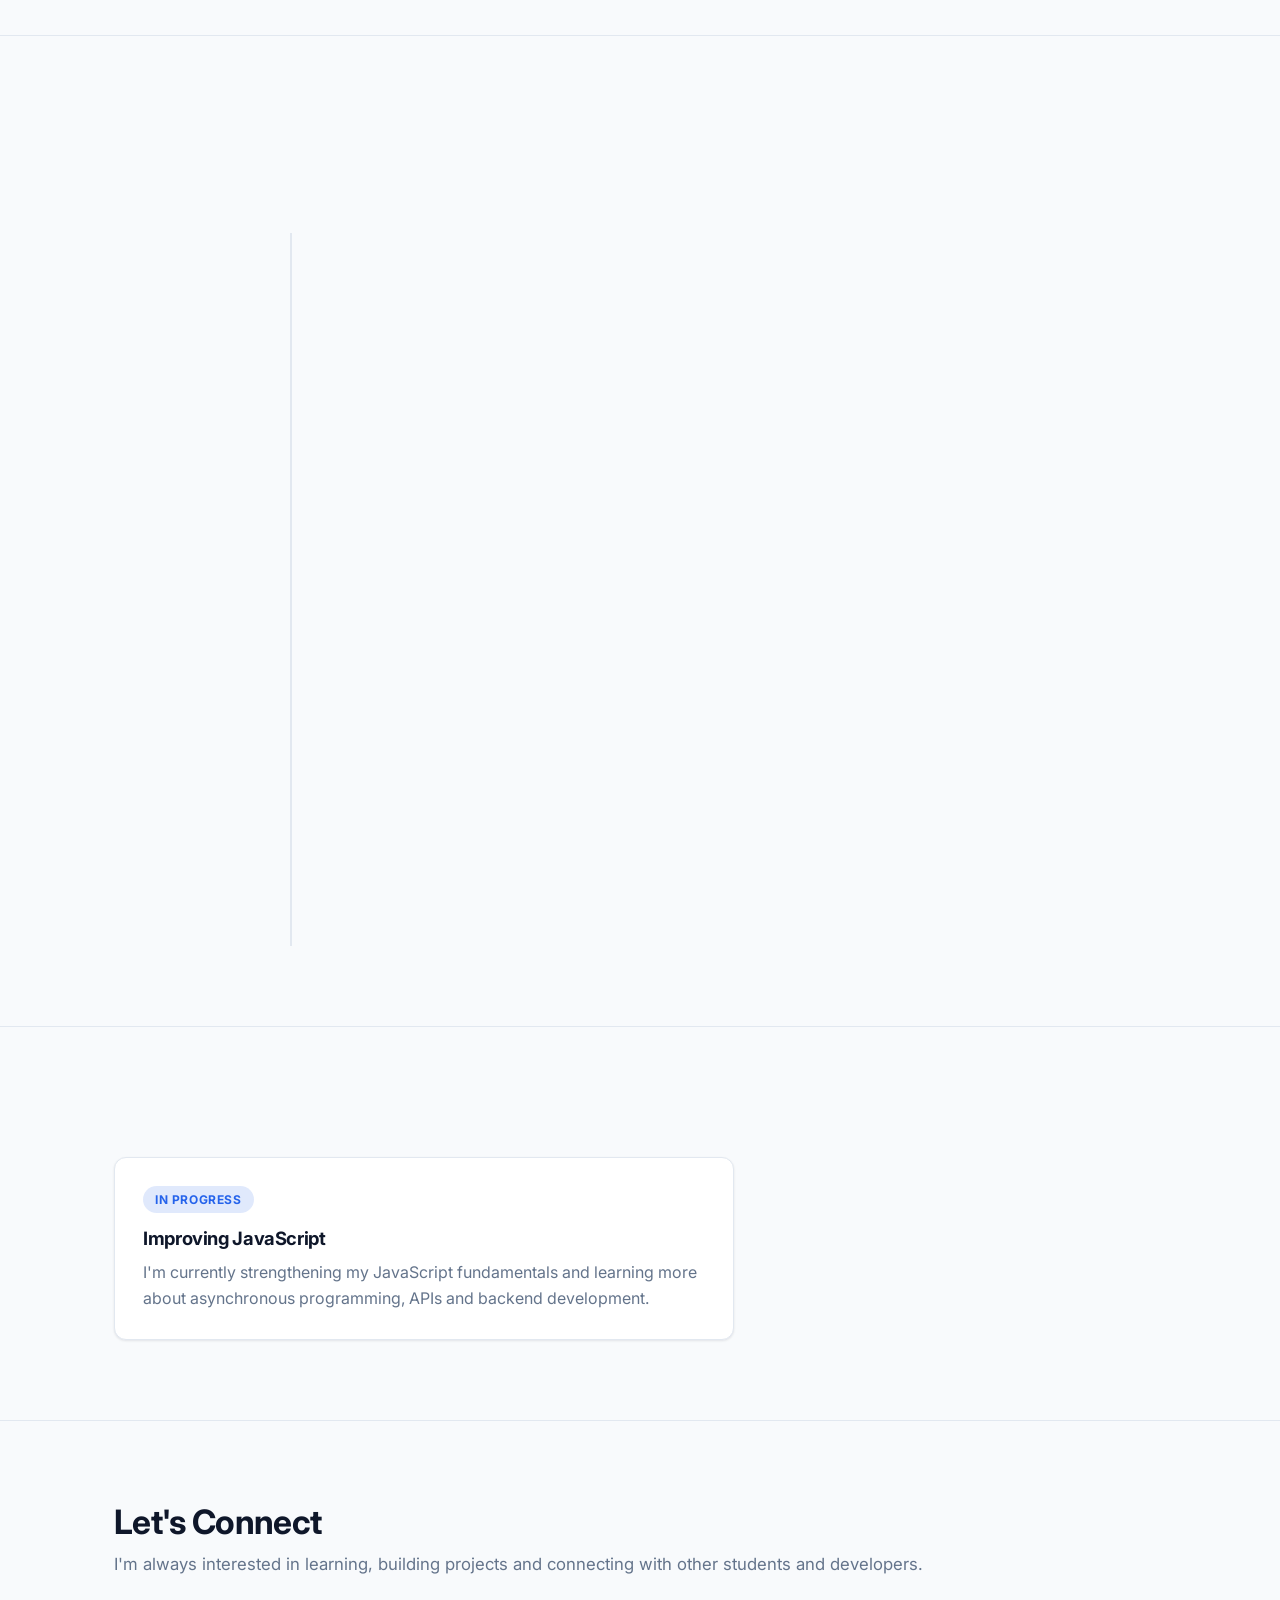
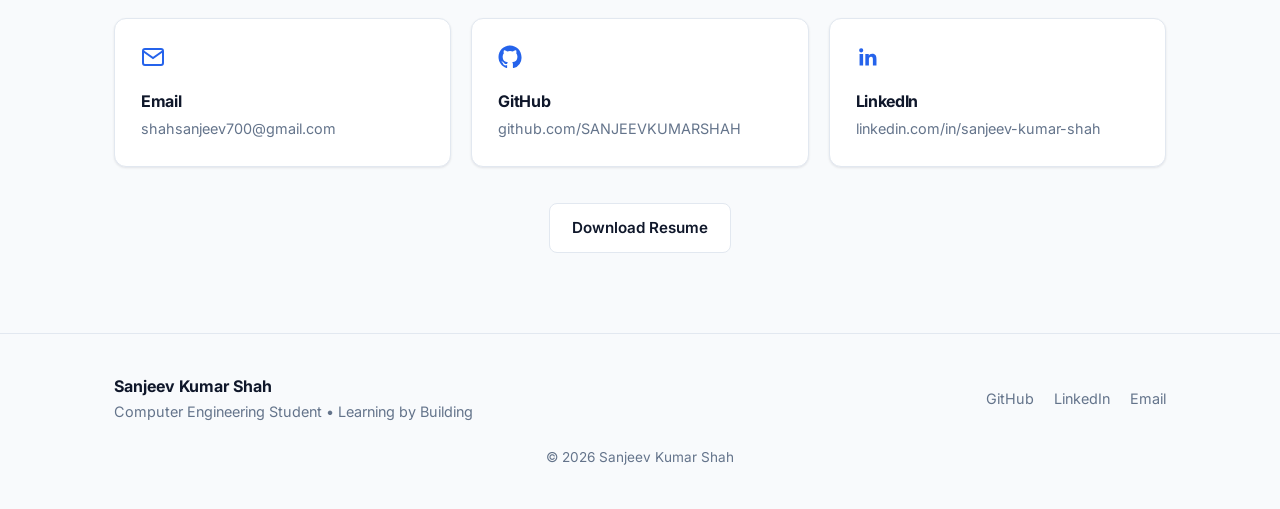
==== commit f554843c: "Add Google site verification meta tag" ====
--- a/index.html
+++ b/index.html
@@ -2,7 +2,7 @@
 <!DOCTYPE html>
 <html lang="en">
 <head>
-<meta name="google-site-verification" content="r2t7p-8wSBsIbMDlZbn2toAnir5kqkb9wHHPvdEp0dc" />
+
     <!-- ============ CHARSET & VIEWPORT ============ -->
     <meta charset="UTF-8">
     <meta name="viewport" content="width=device-width, initial-scale=1.0">
@@ -10,6 +10,7 @@
 
     <!-- ============ SEO ============ -->
     <title>Sanjeev Kumar Shah | Computer Engineering Student & Developer</title>
+    <meta name="google-site-verification" content="r2t7p-8wSBsIbMDlZbn2toAnir5kqkb9wHHPvdEp0dc" />
 
     <meta name="description"
           content="Sanjeev Kumar Shah is a Computer Engineering student at Kathmandu University, learning software development, IoT and AI/ML by building real projects.">
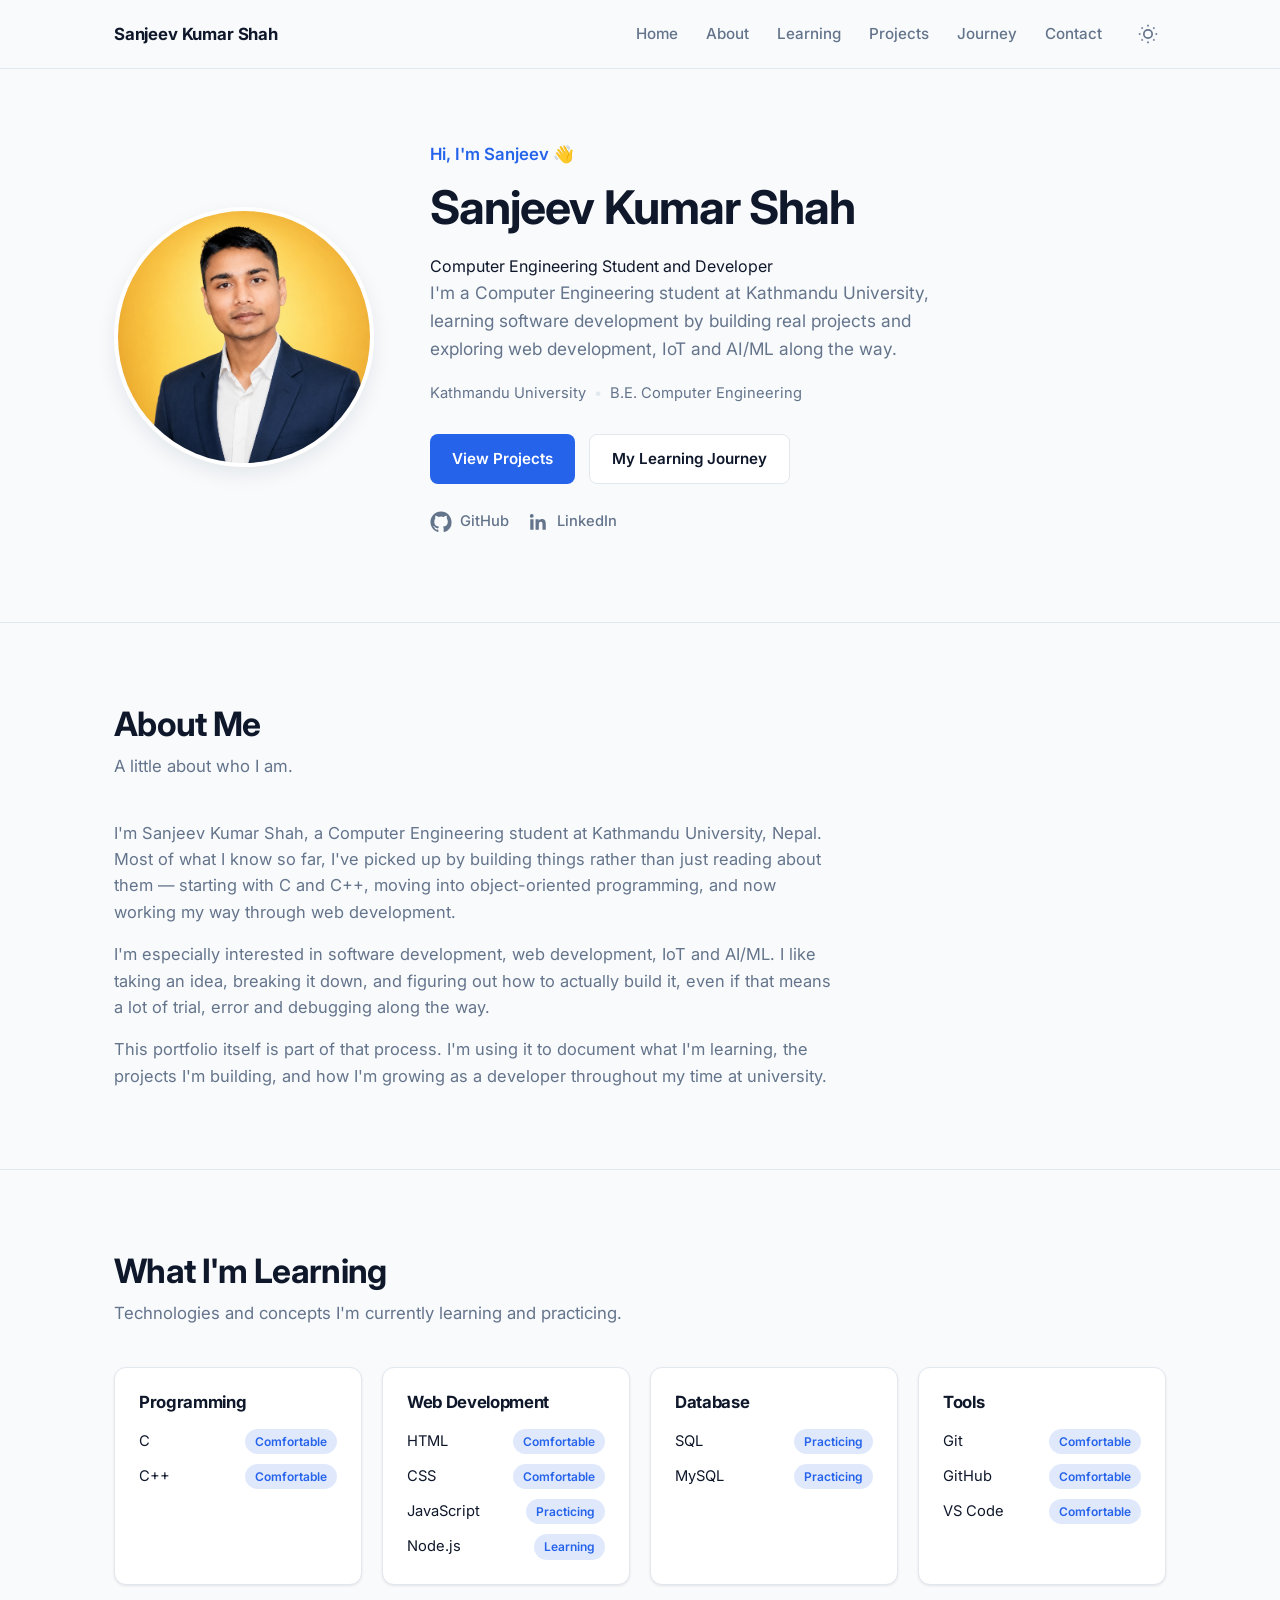
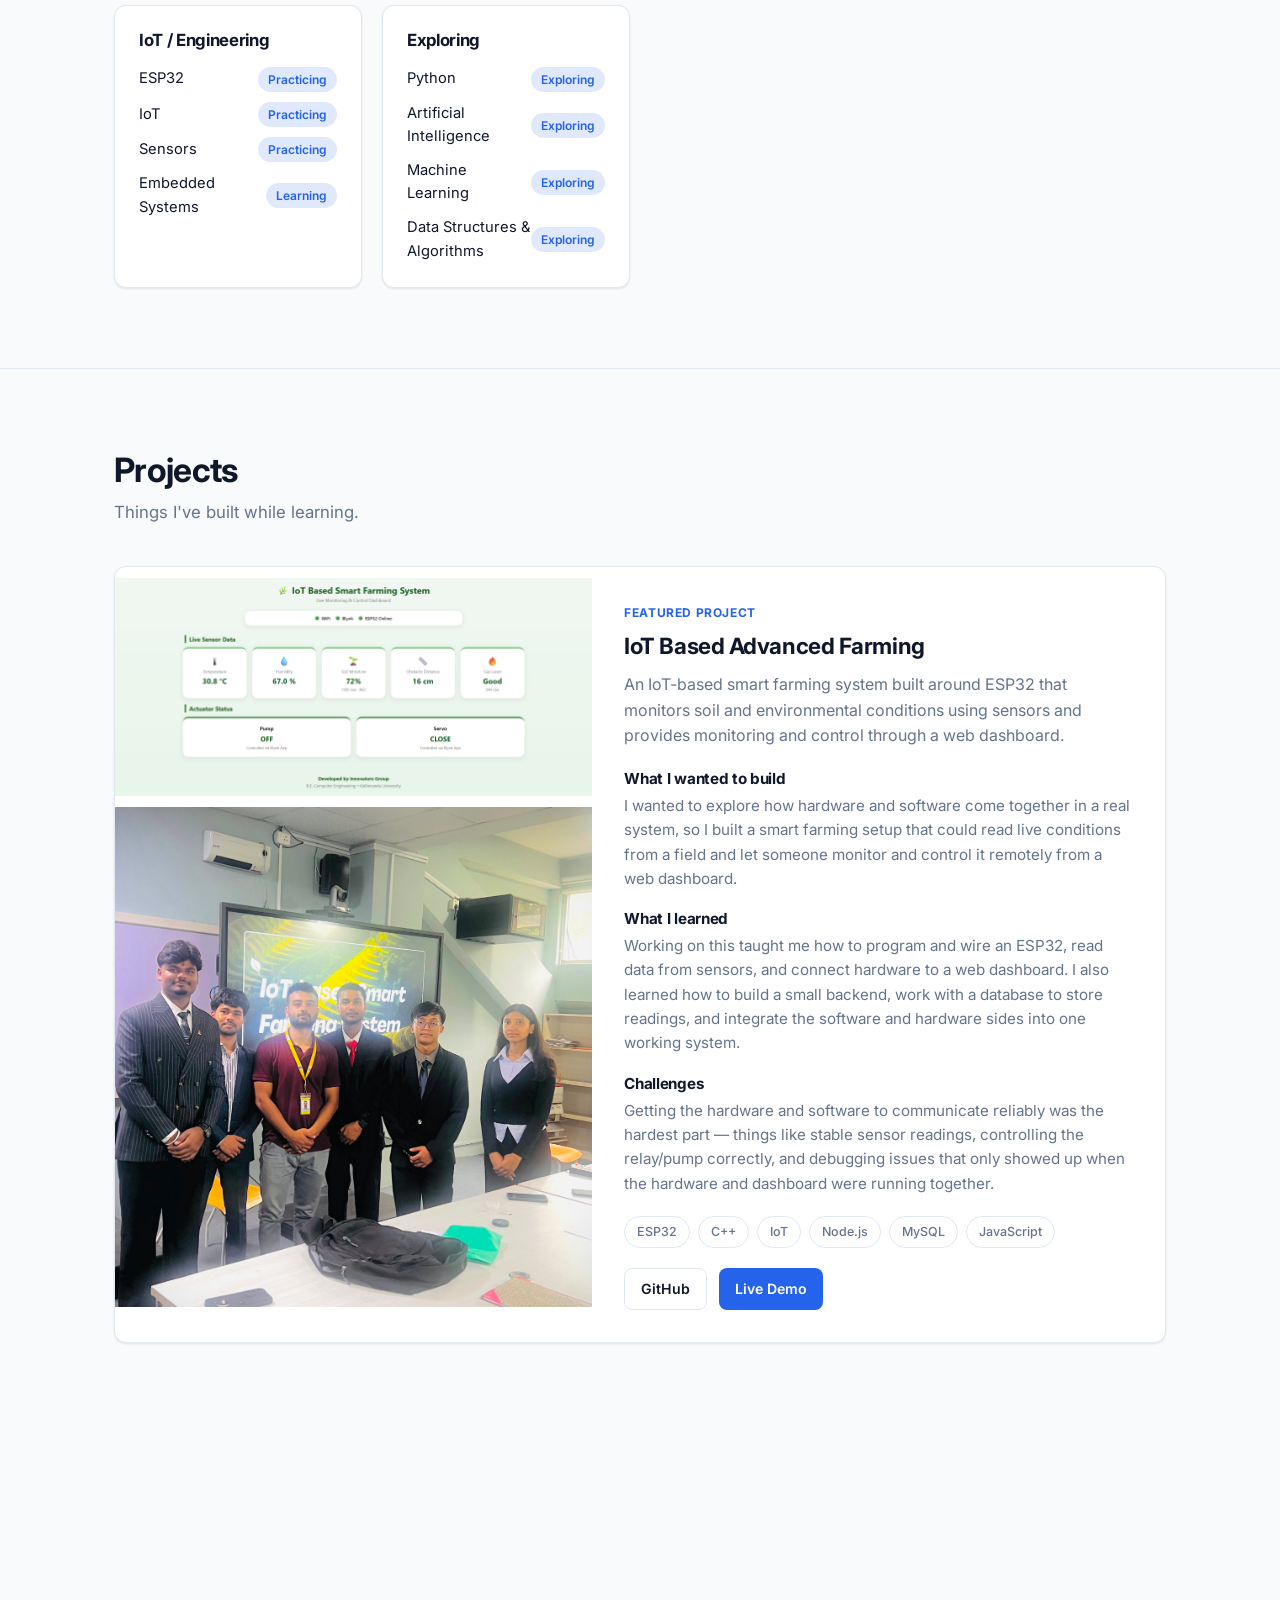
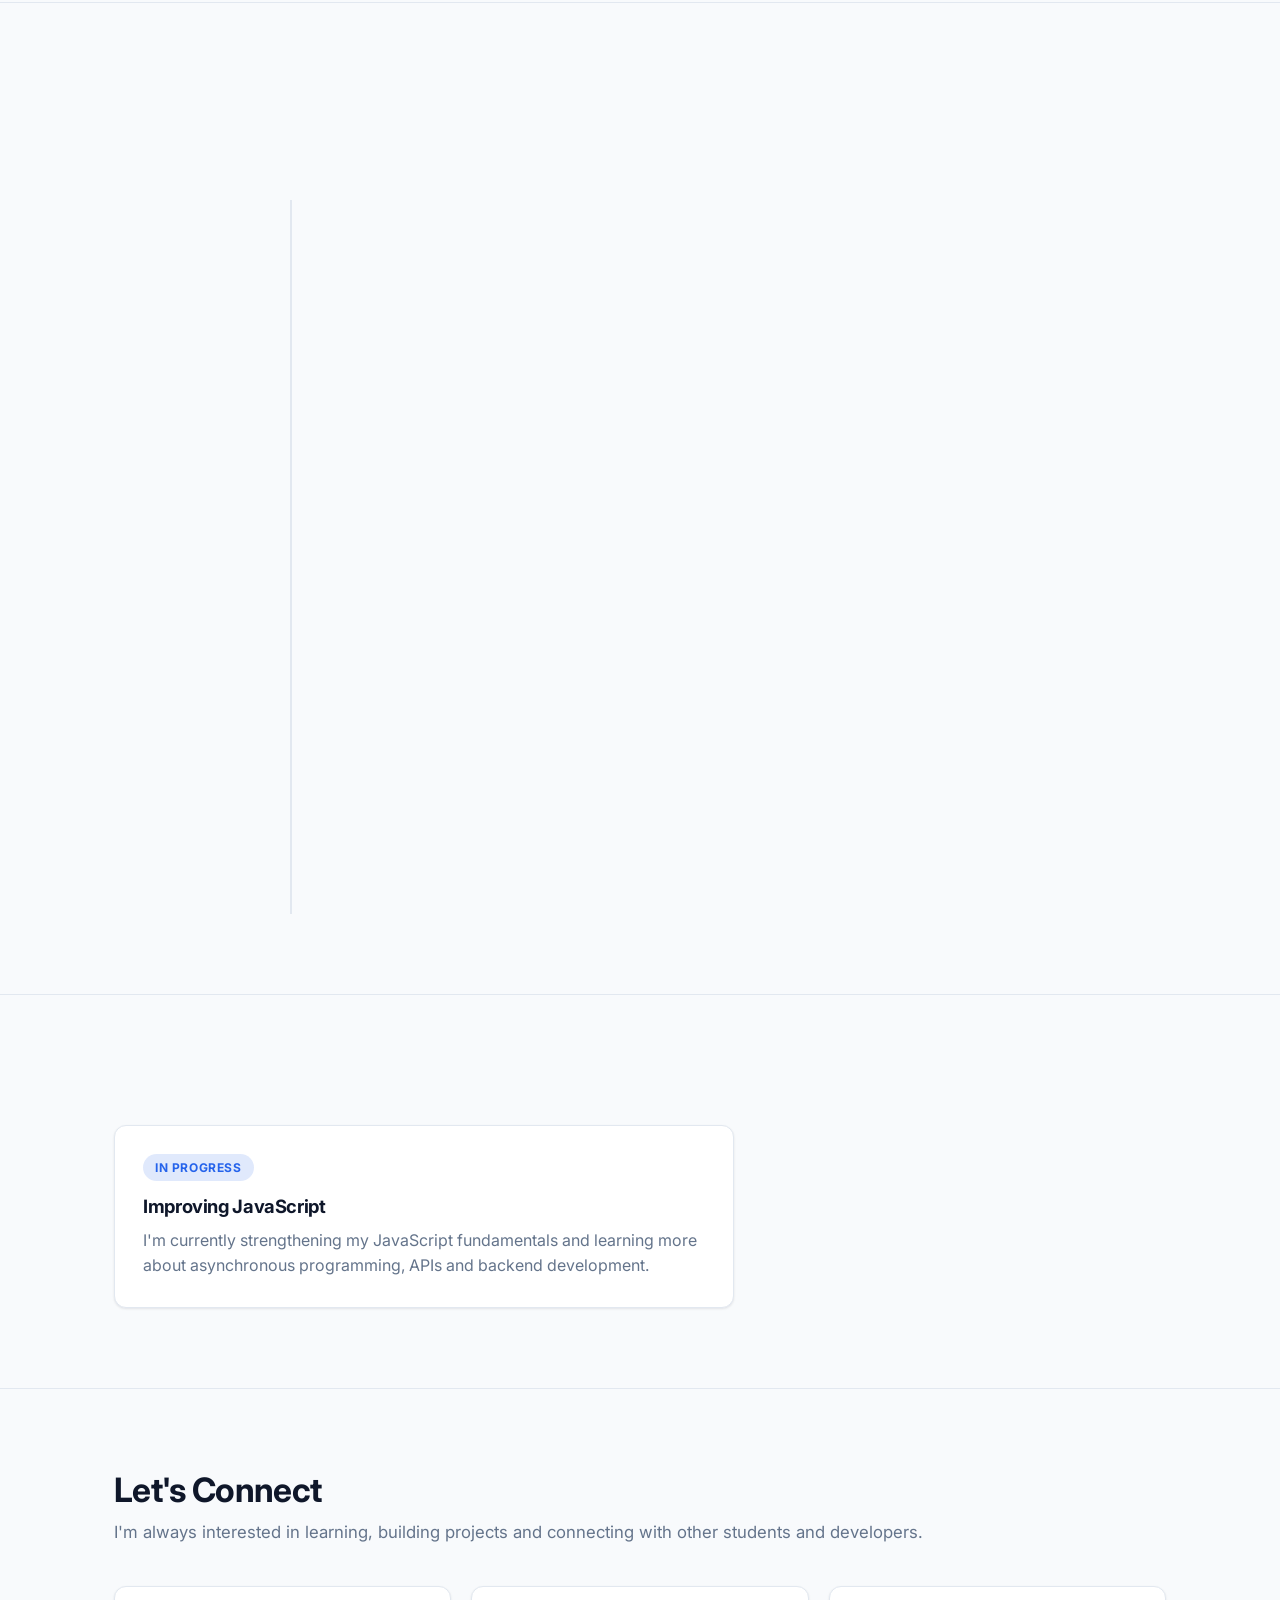
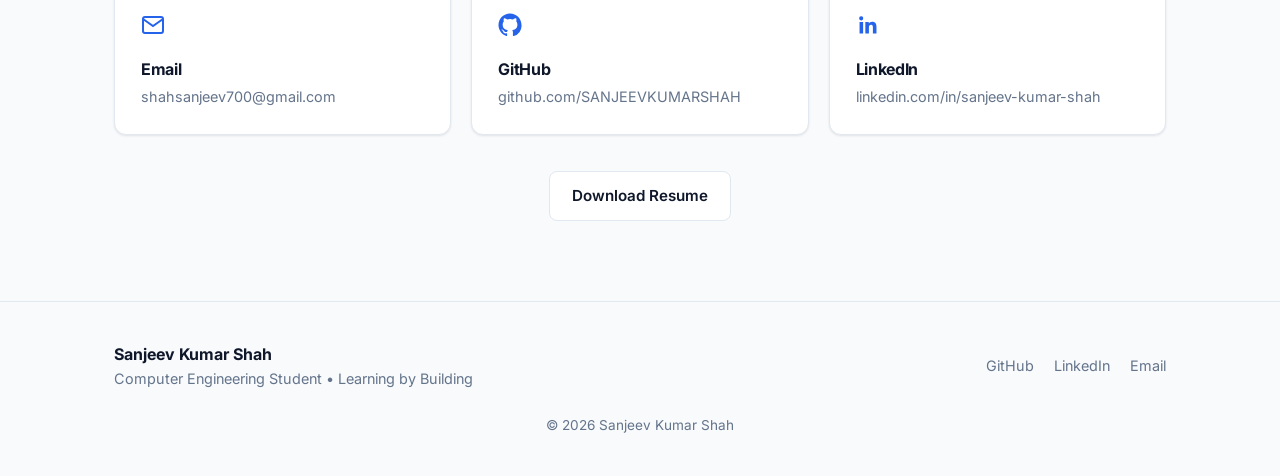
==== commit 6e00124b: "Revise hero greeting and title in index.html Updated hero section with a new title and subtitle." ====
--- a/index.html
+++ b/index.html
@@ -7,10 +7,11 @@
     <meta charset="UTF-8">
     <meta name="viewport" content="width=device-width, initial-scale=1.0">
 
-
+    <meta name="google-site-verification" content="r2t7p-8wSBsIbMDlZbn2toAnir5kqkb9wHHPvdEp0dc" />
+    
     <!-- ============ SEO ============ -->
-    <title>Sanjeev Kumar Shah | Computer Engineering Student & Developer</title>
-    <meta name="google-site-verification" content="r2t7p-8wSBsIbMDlZbn2toAnir5kqkb9wHHPvdEp0dc" />
+    <title>Sanjeev Kumar Shah - Computer Engineering Student and Developer</title>
+
 
     <meta name="description"
           content="Sanjeev Kumar Shah is a Computer Engineering student at Kathmandu University, learning software development, IoT and AI/ML by building real projects.">
@@ -121,8 +122,9 @@
         </div>
 
         <div class="hero-content reveal">
-          <p class="hero-greeting">Hi, I'm Sanjeev 👋</p>
-          <h1 class="hero-title">Computer Engineering Student &amp; Developer</h1>
+        <p class="hero-greeting">Hi, I'm Sanjeev 👋</p>
+        <h1 class="hero-title">Sanjeev Kumar Shah</h1>
+        <p class="hero-subtitle">Computer Engineering Student and Developer</p>
           <p class="hero-text">
             I'm a Computer Engineering student at Kathmandu University, learning software
             development by building real projects and exploring web development, IoT and AI/ML
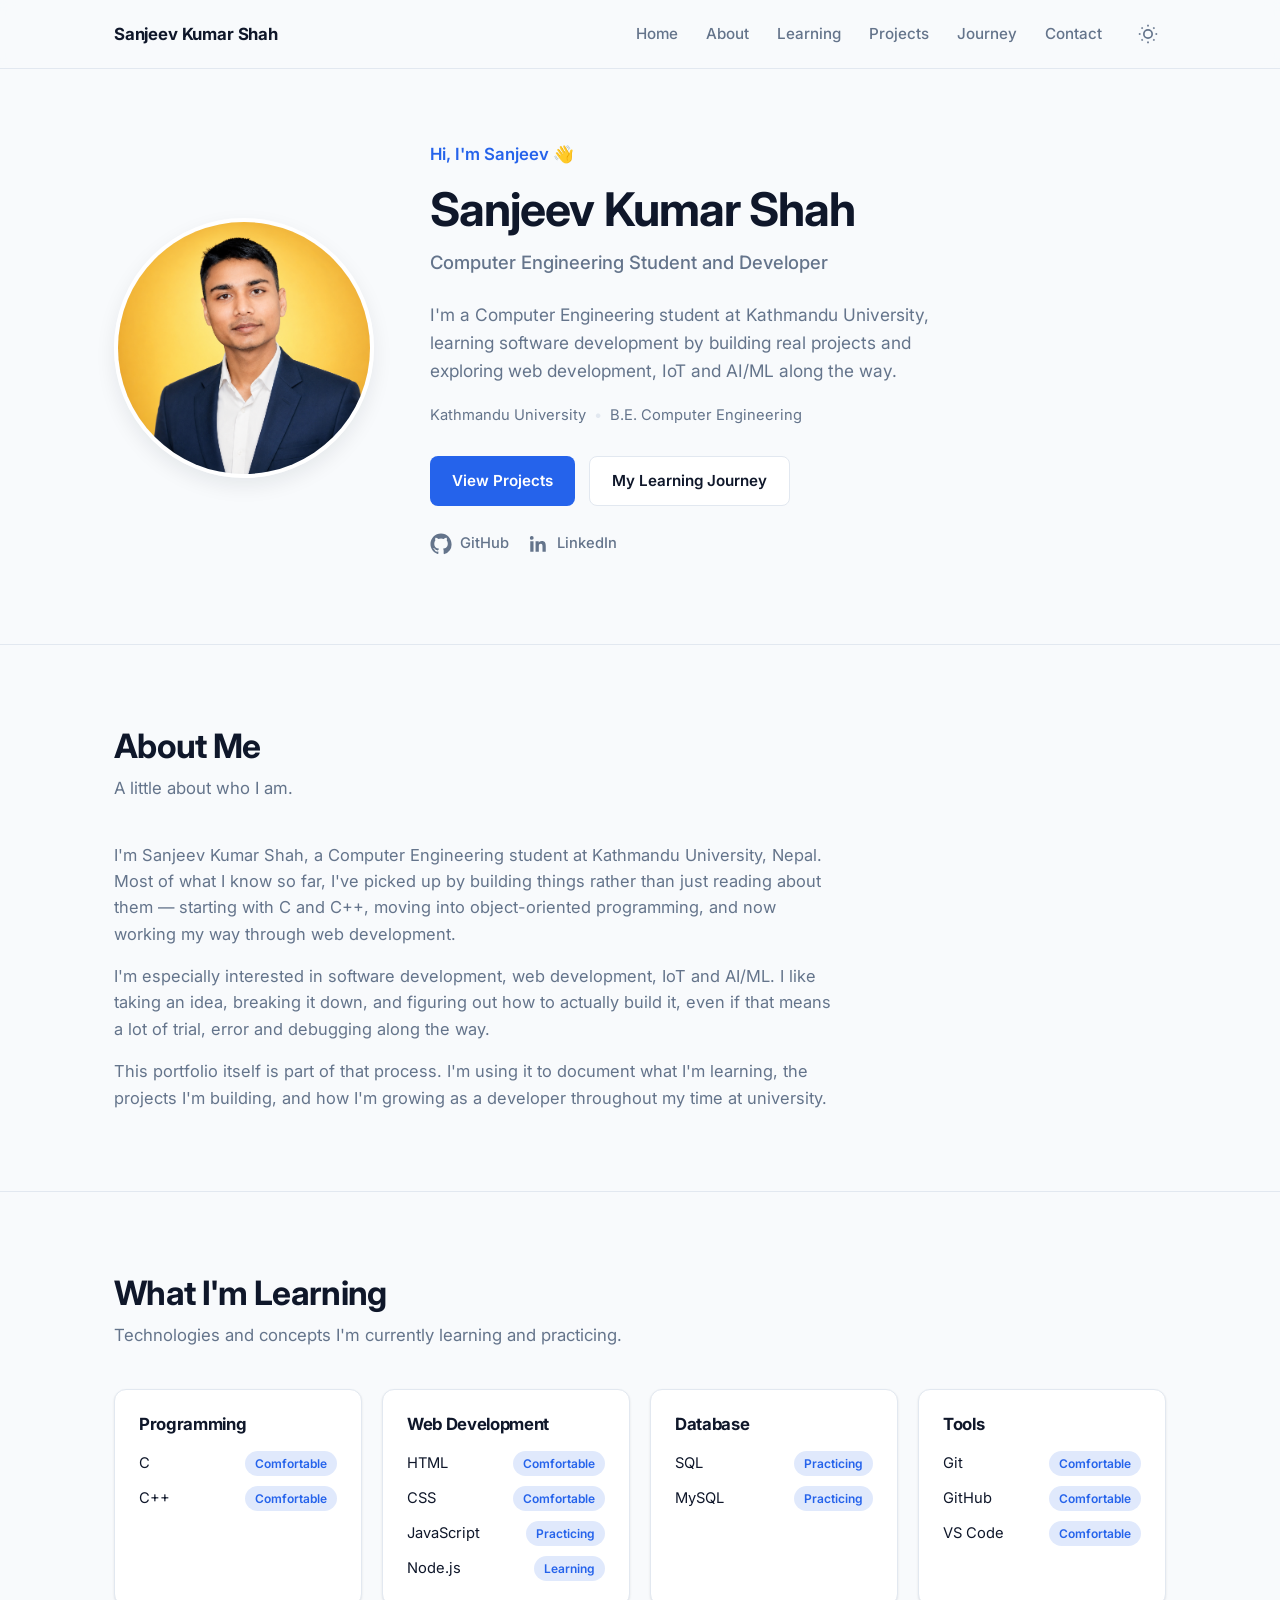
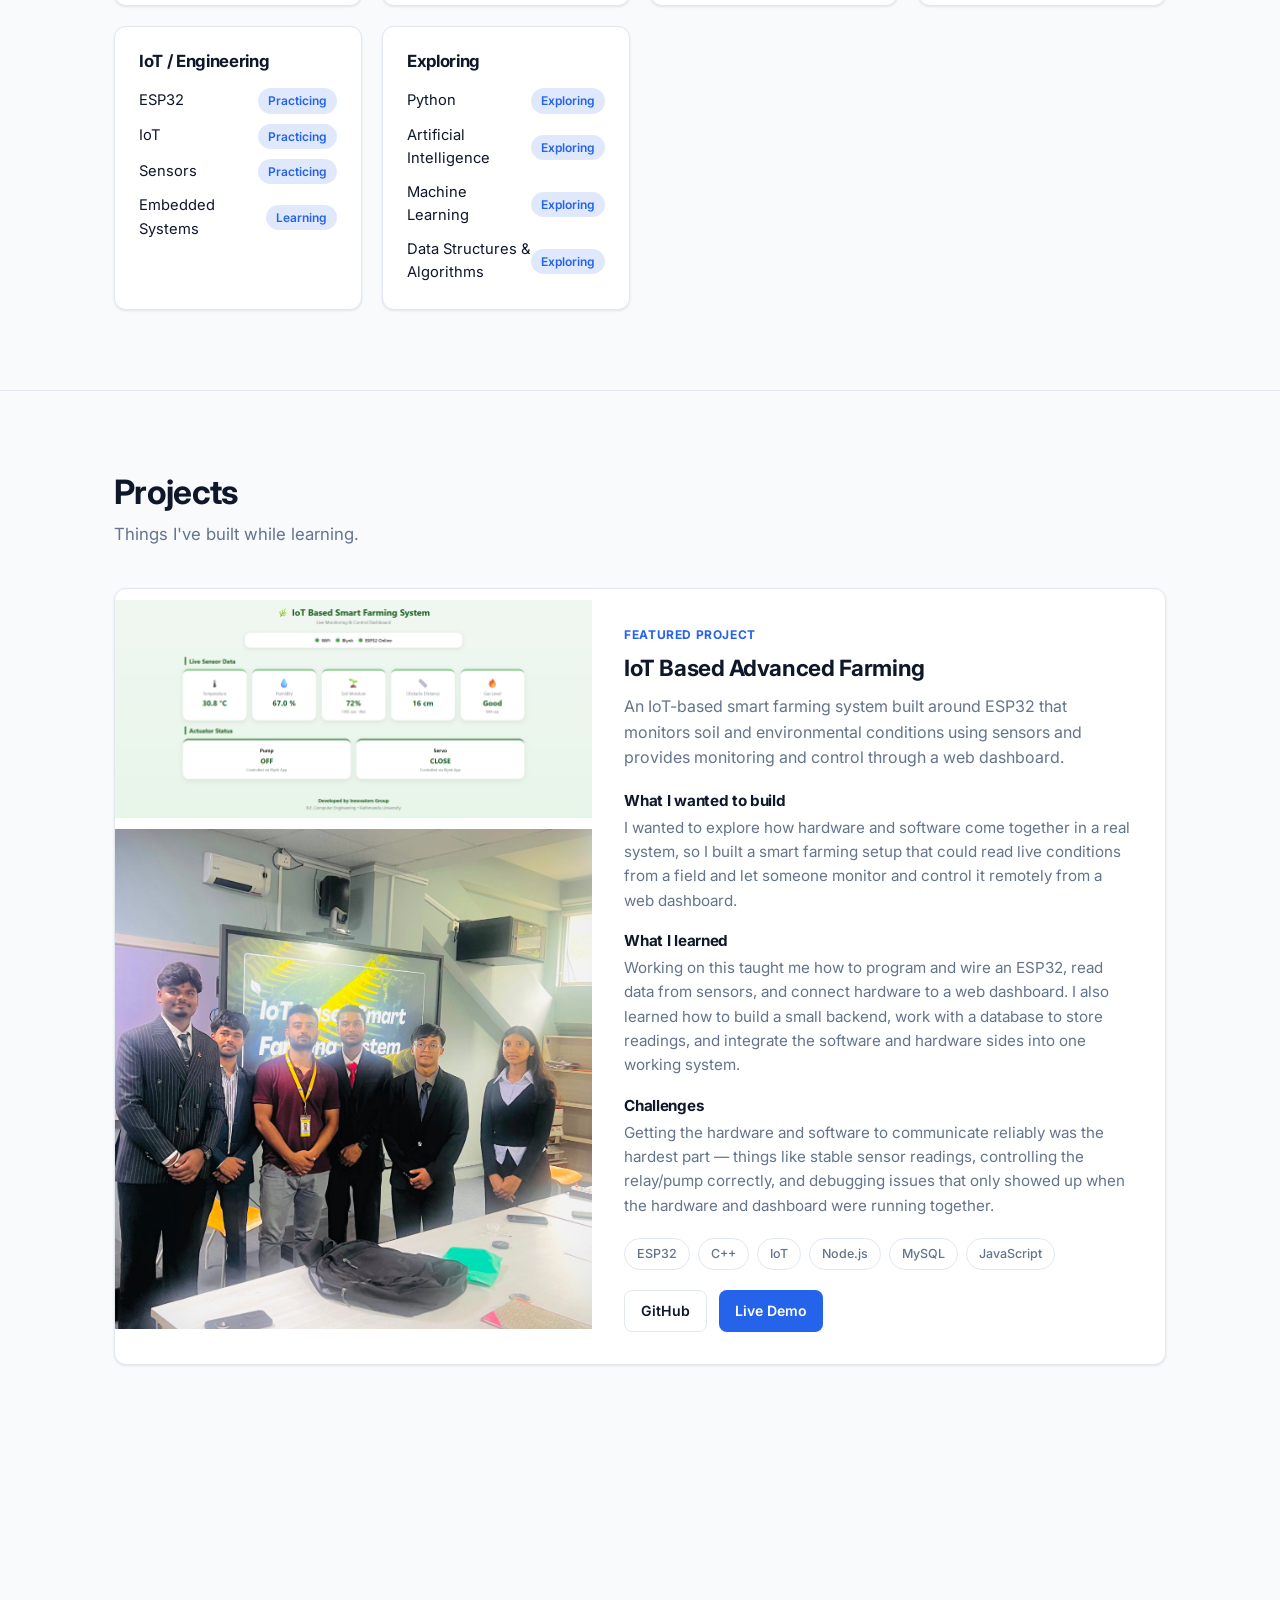
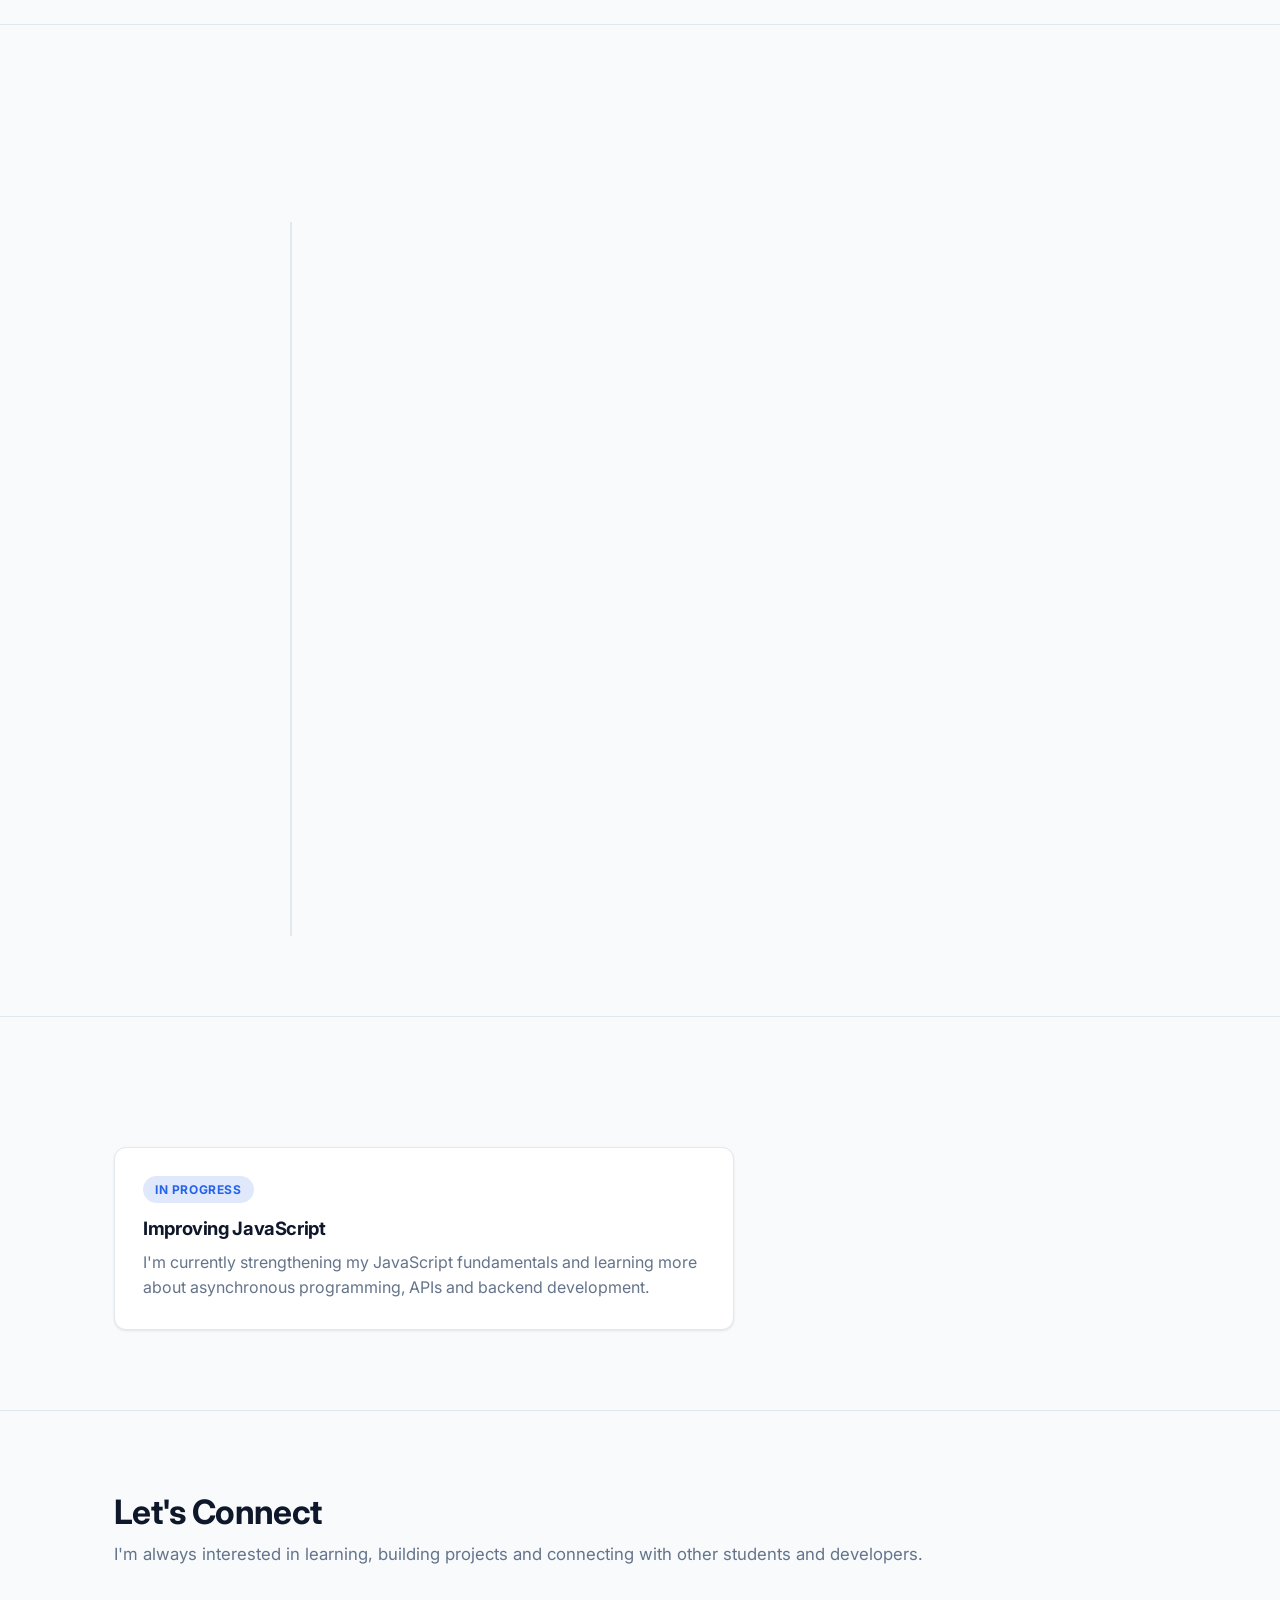
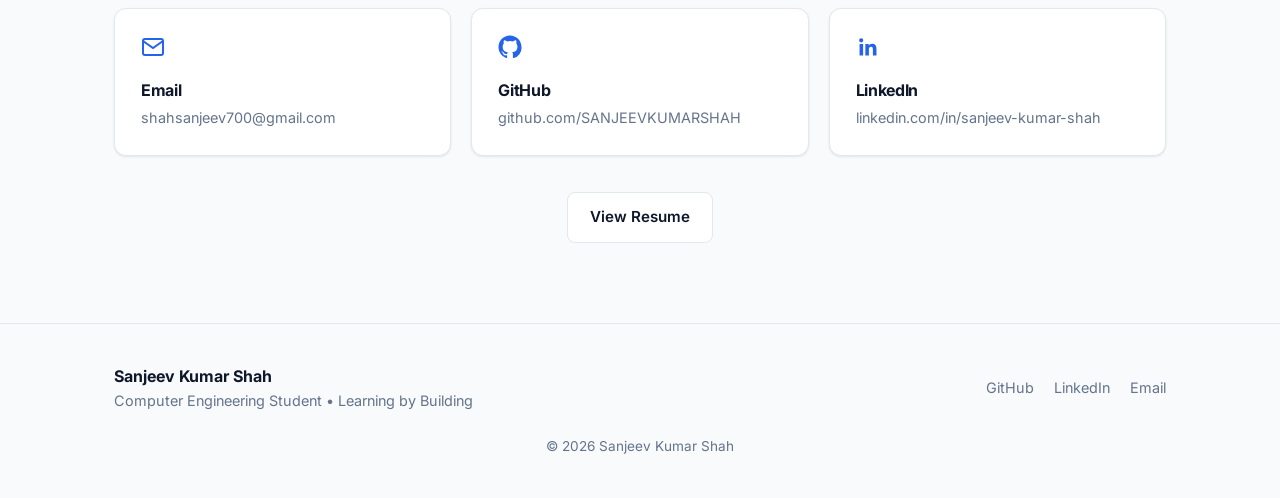
==== commit 382795b4: "Update portfolio links and resume download option" ====
--- a/index.html
+++ b/index.html
@@ -38,10 +38,10 @@
     <meta property="og:type" content="website">
 
     <meta property="og:url"
-          content="https://sanjeevkumarshah.github.io/Portfolio/">
+          content="https://sanjeevkumarshah.com.np/">
 
     <meta property="og:image"
-          content="https://sanjeevkumarshah.github.io/Portfolio/assets/profile.png">
+          content="https://sanjeevkumarshah.com.np/assets/profile.png">
 
 
     <!-- ============ TWITTER / X CARD ============ -->
@@ -51,7 +51,7 @@
 
     <meta name="twitter:description" content="Computer Engineering student at Kathmandu University, learning by building projects in web development, IoT and AI/ML.">
 
-    <meta name="twitter:image" content="https://sanjeevkumarshah.github.io/Portfolio/assets/profile.png">
+    <meta name="twitter:image" content="https://sanjeevkumarshah.com.np/assets/profile.png">
 
   <!-- ============ FAVICON ============ -->
   <link rel="icon" type="image/svg+xml" href="favicon2.svg">
@@ -70,7 +70,7 @@
   "@context": "https://schema.org",
   "@type": "Person",
   "name": "Sanjeev Kumar Shah",
-  "url": "https://sanjeevkumarshah.github.io/Portfolio/",
+  "url": "https://sanjeevkumarshah.com.np/",
   "jobTitle": "Computer Engineering Student",
   "sameAs": [
     "https://github.com/SANJEEVKUMARSHAH",
@@ -451,7 +451,7 @@
         </div>
 
         <div class="resume-download reveal">
-          <a href="assets/resume.pdf" class="btn btn-secondary" download>Download Resume</a>
+          <a href="assets/resume.pdf" class="btn btn-secondary" view> View Resume</a>
         </div>
       </div>
     </section>
--- a/style.css
+++ b/style.css
@@ -267,16 +267,24 @@
   box-shadow: var(--shadow-hover);
 }
 
+
 .hero-greeting {
   font-size: 1.05rem;
   color: var(--accent);
   font-weight: 600;
-  margin-bottom: 10px;
+  margin-bottom: 12px;
 }
 
 .hero-title {
   font-size: clamp(2rem, 4.5vw, 2.9rem);
-  margin-bottom: 18px;
+  margin-bottom: 10px;
+}
+
+.hero-subtitle {
+  color: var(--text-secondary);
+  font-size: 1.15rem;
+  font-weight: 500;
+  margin-bottom: 24px;
 }
 
 .hero-text {
@@ -285,6 +293,8 @@
   max-width: 540px;
   margin-bottom: 20px;
 }
+
+
 
 .hero-edu {
   display: flex;
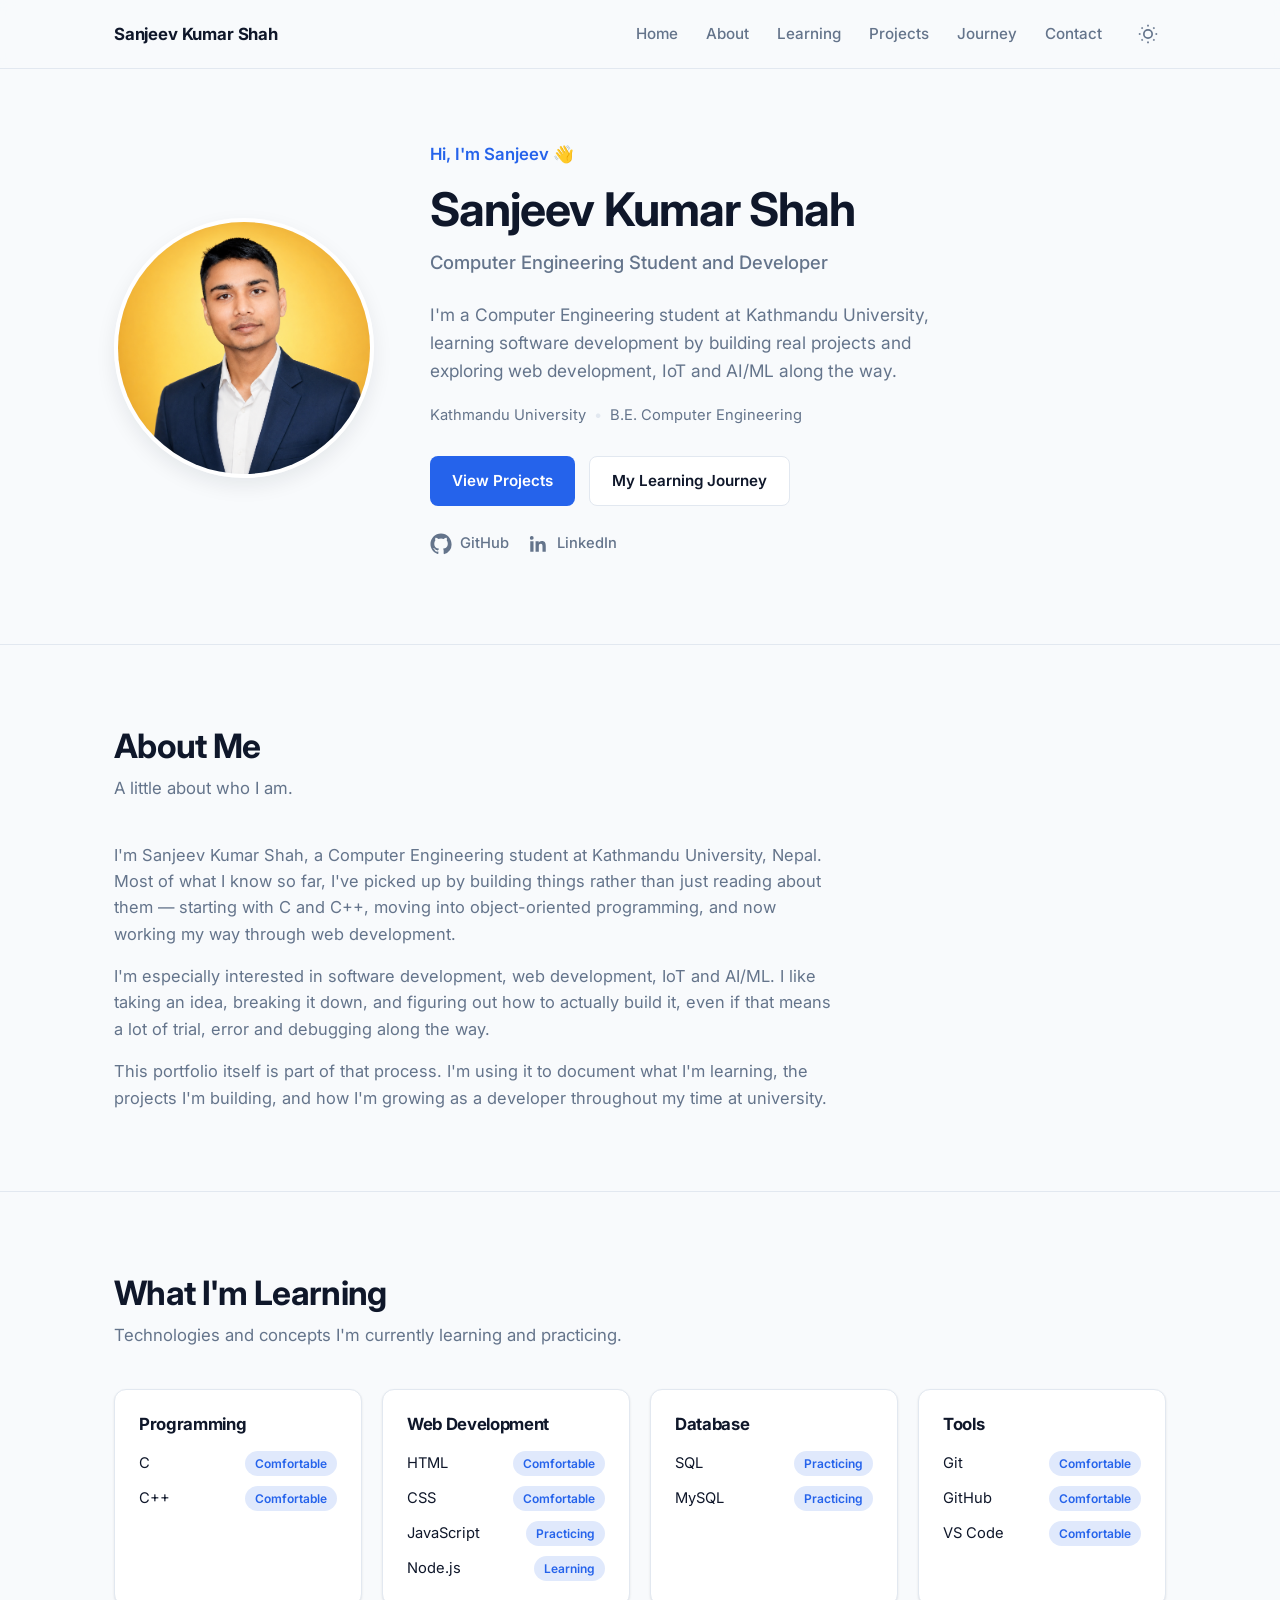
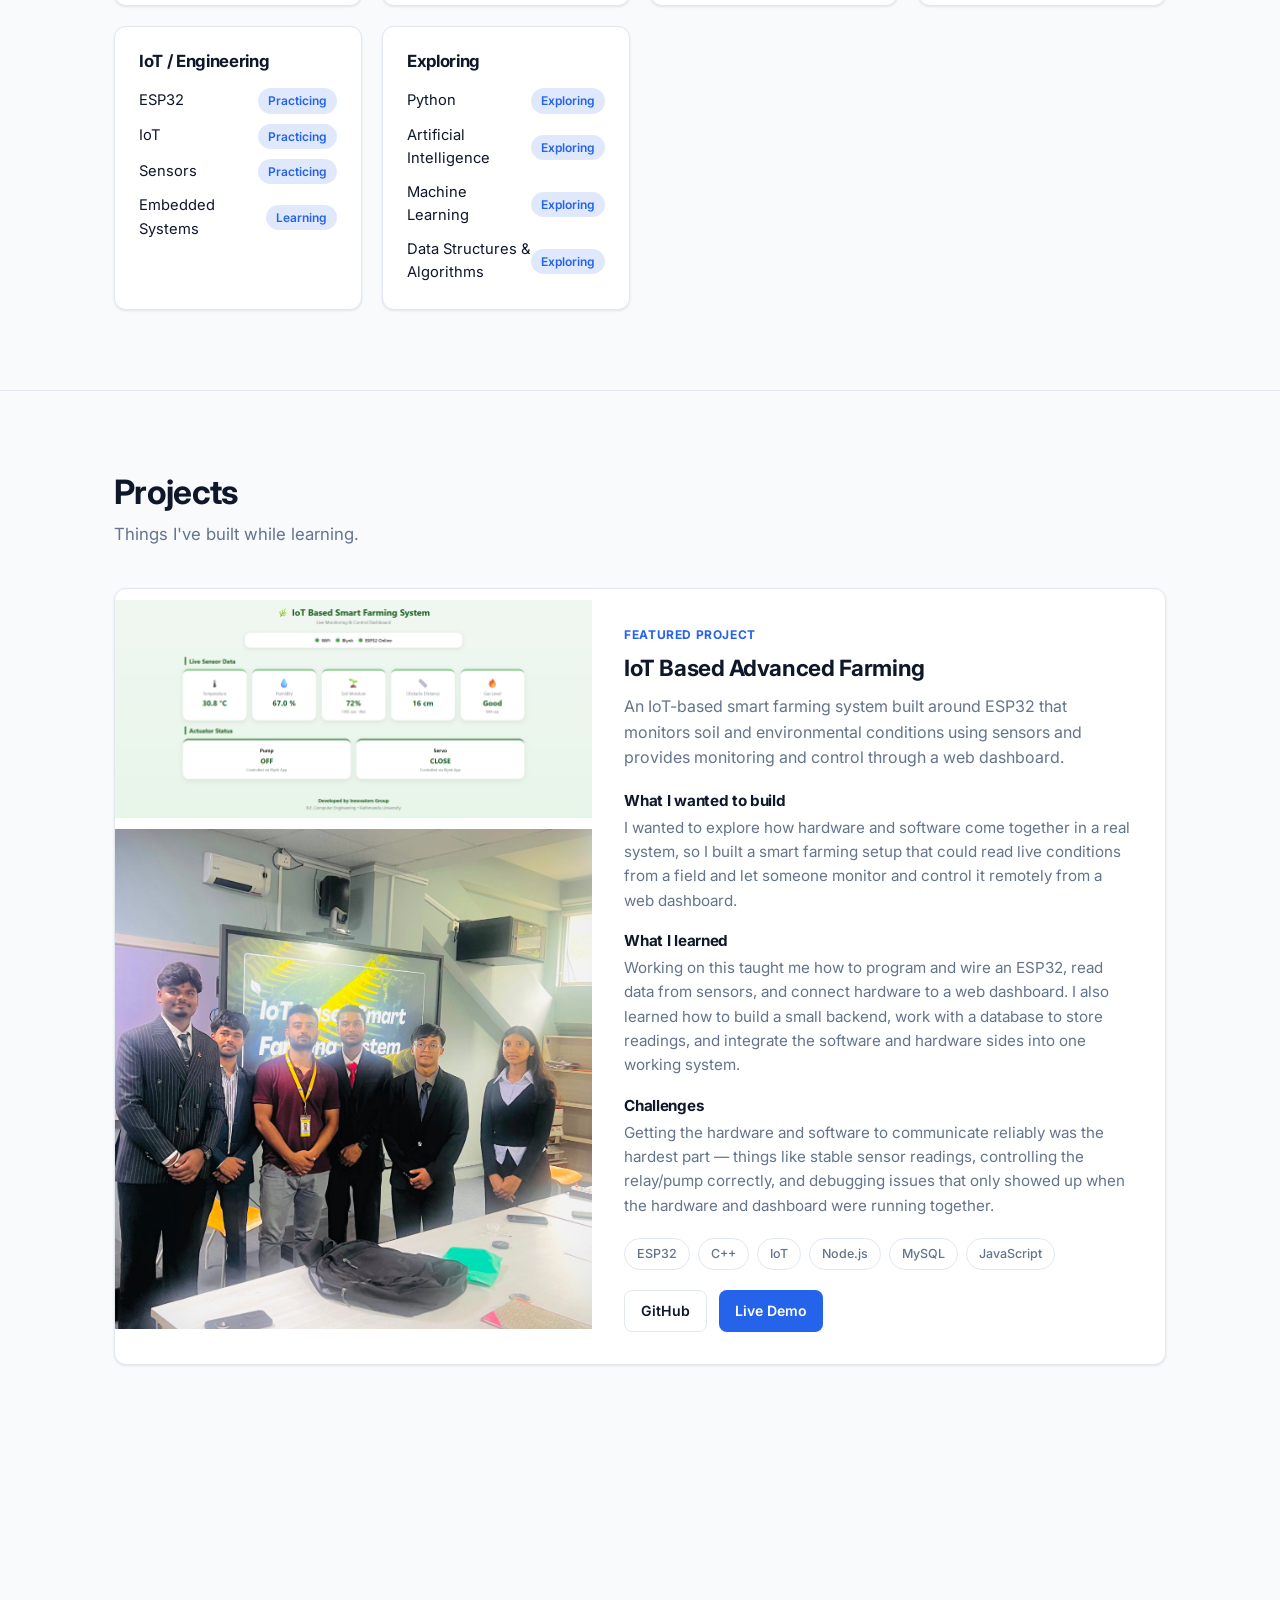
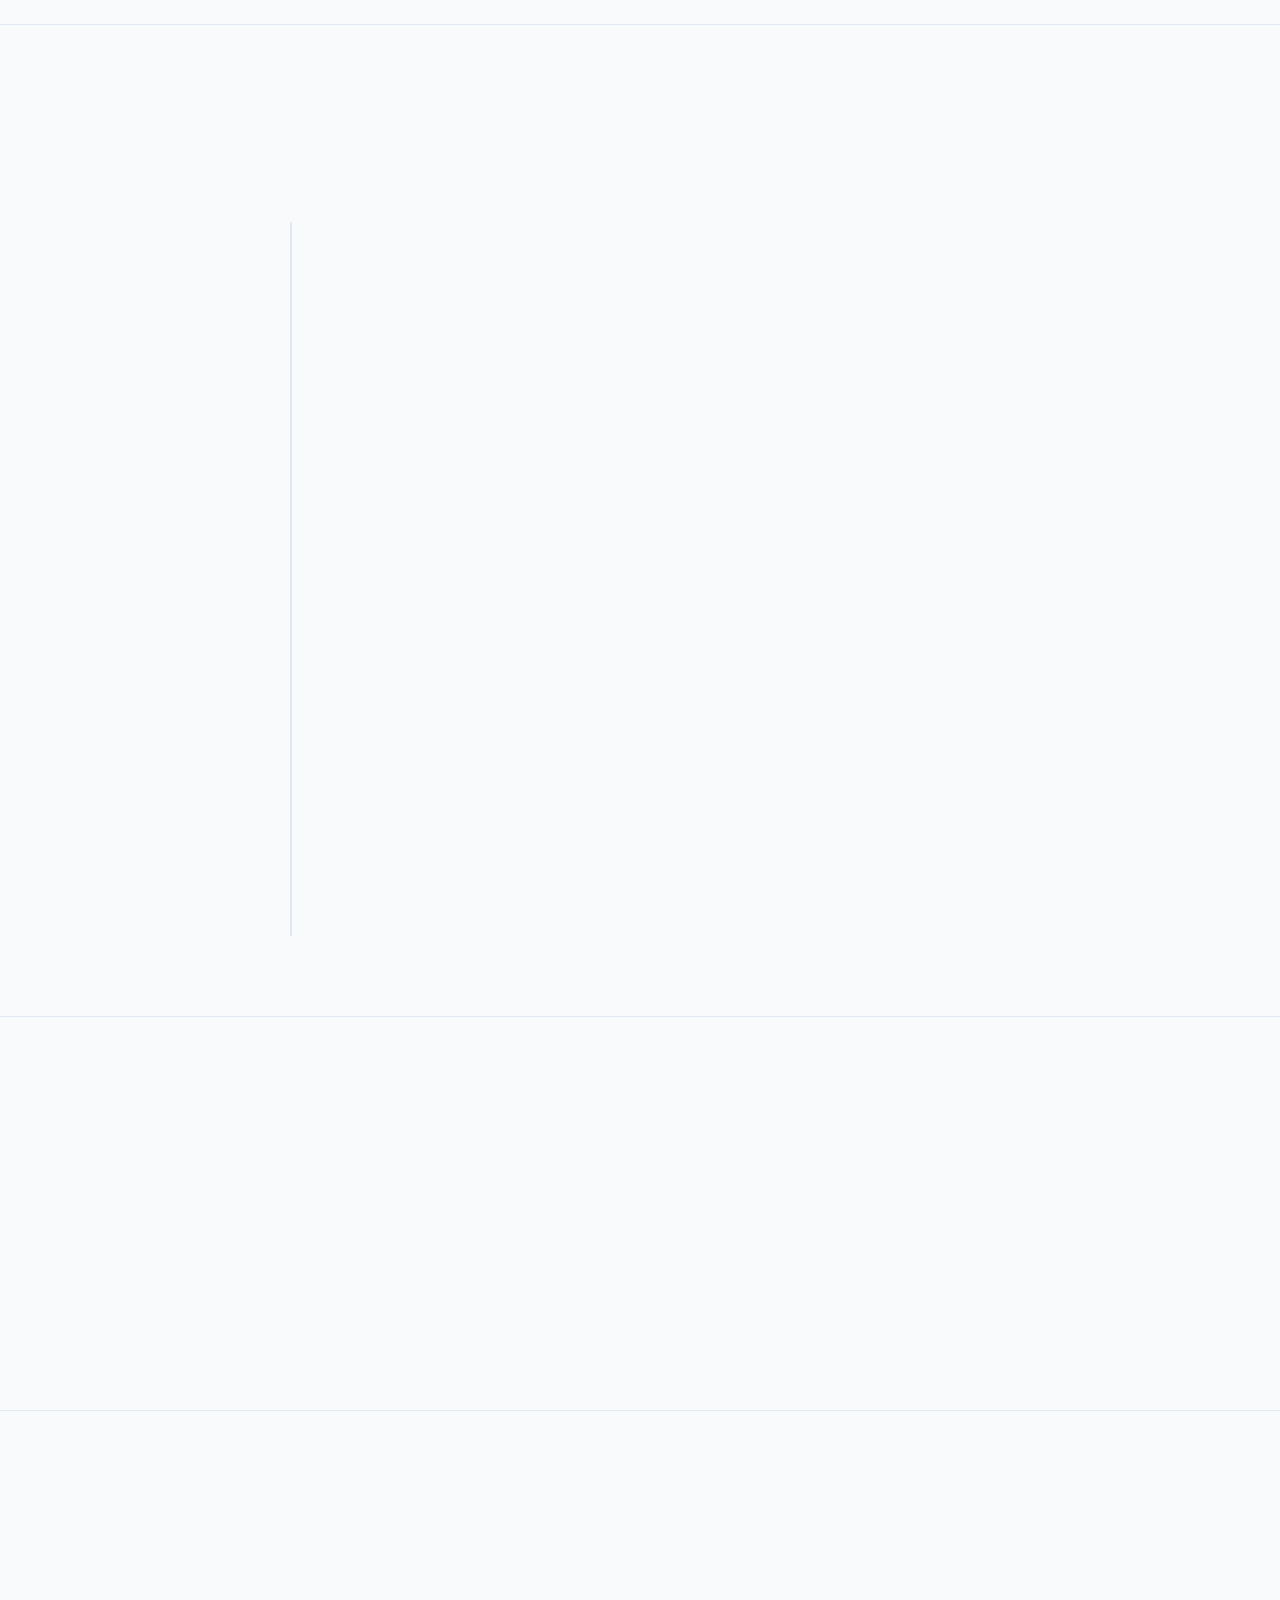
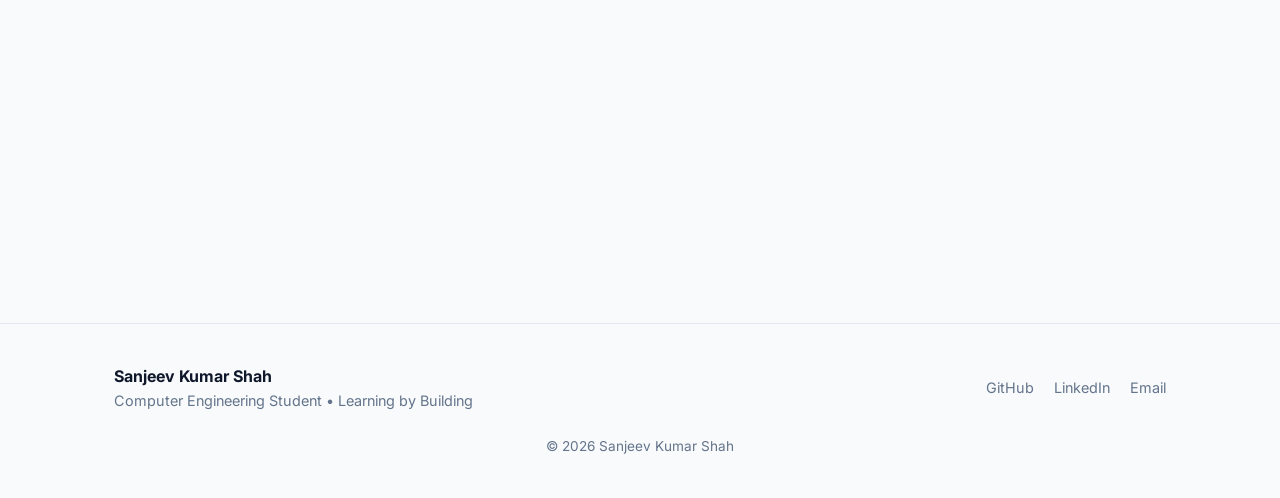
==== commit 7854de00: "Change canonical link in index.html Updated canonical link to point to the new URL." ====
--- a/index.html
+++ b/index.html
@@ -19,9 +19,8 @@
     <meta name="author" content="Sanjeev Kumar Shah">
 
     <meta name="robots" content="index, follow">
-
-    <link rel="canonical"
-          href="https://sanjeevkumarshah.github.io/Portfolio/">
+    
+<link rel="canonical" href="https://sanjeevkumarshah.com.np/">
 
 
     <!-- ============ FAVICON ============ -->
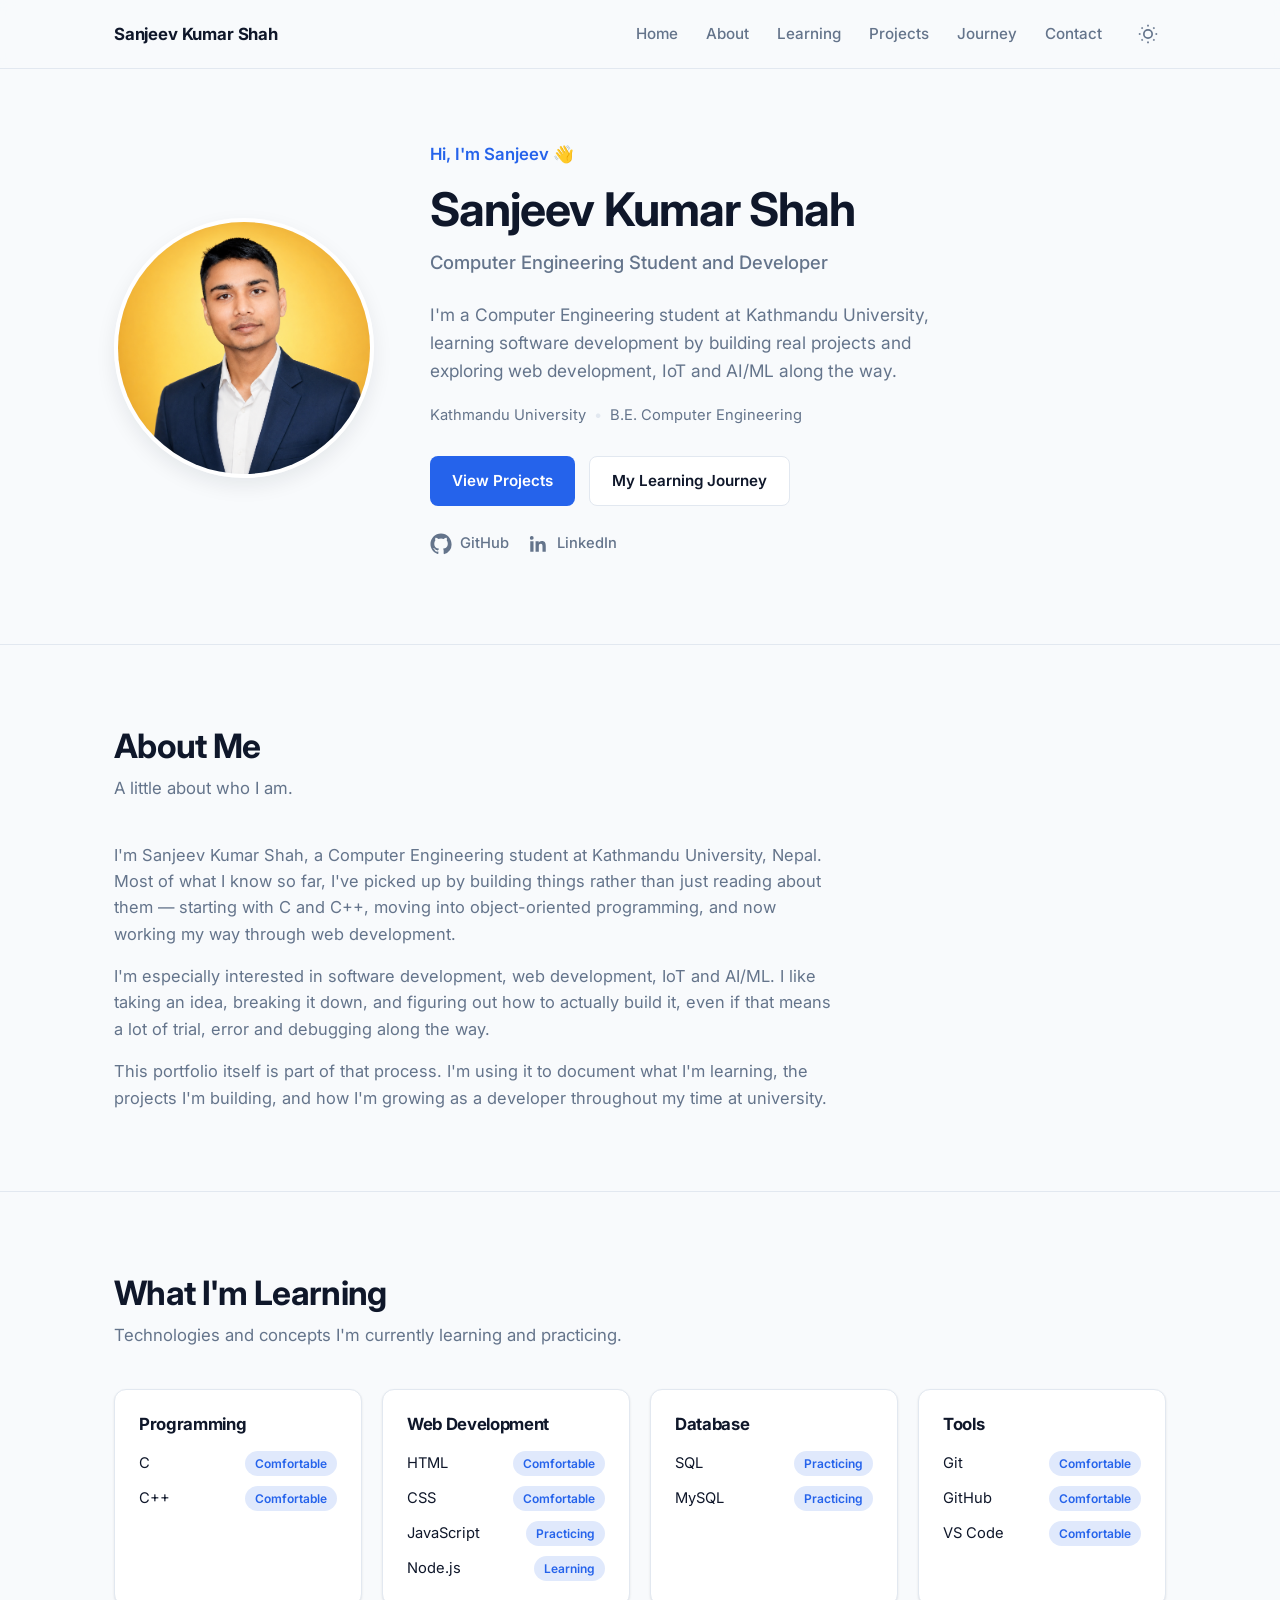
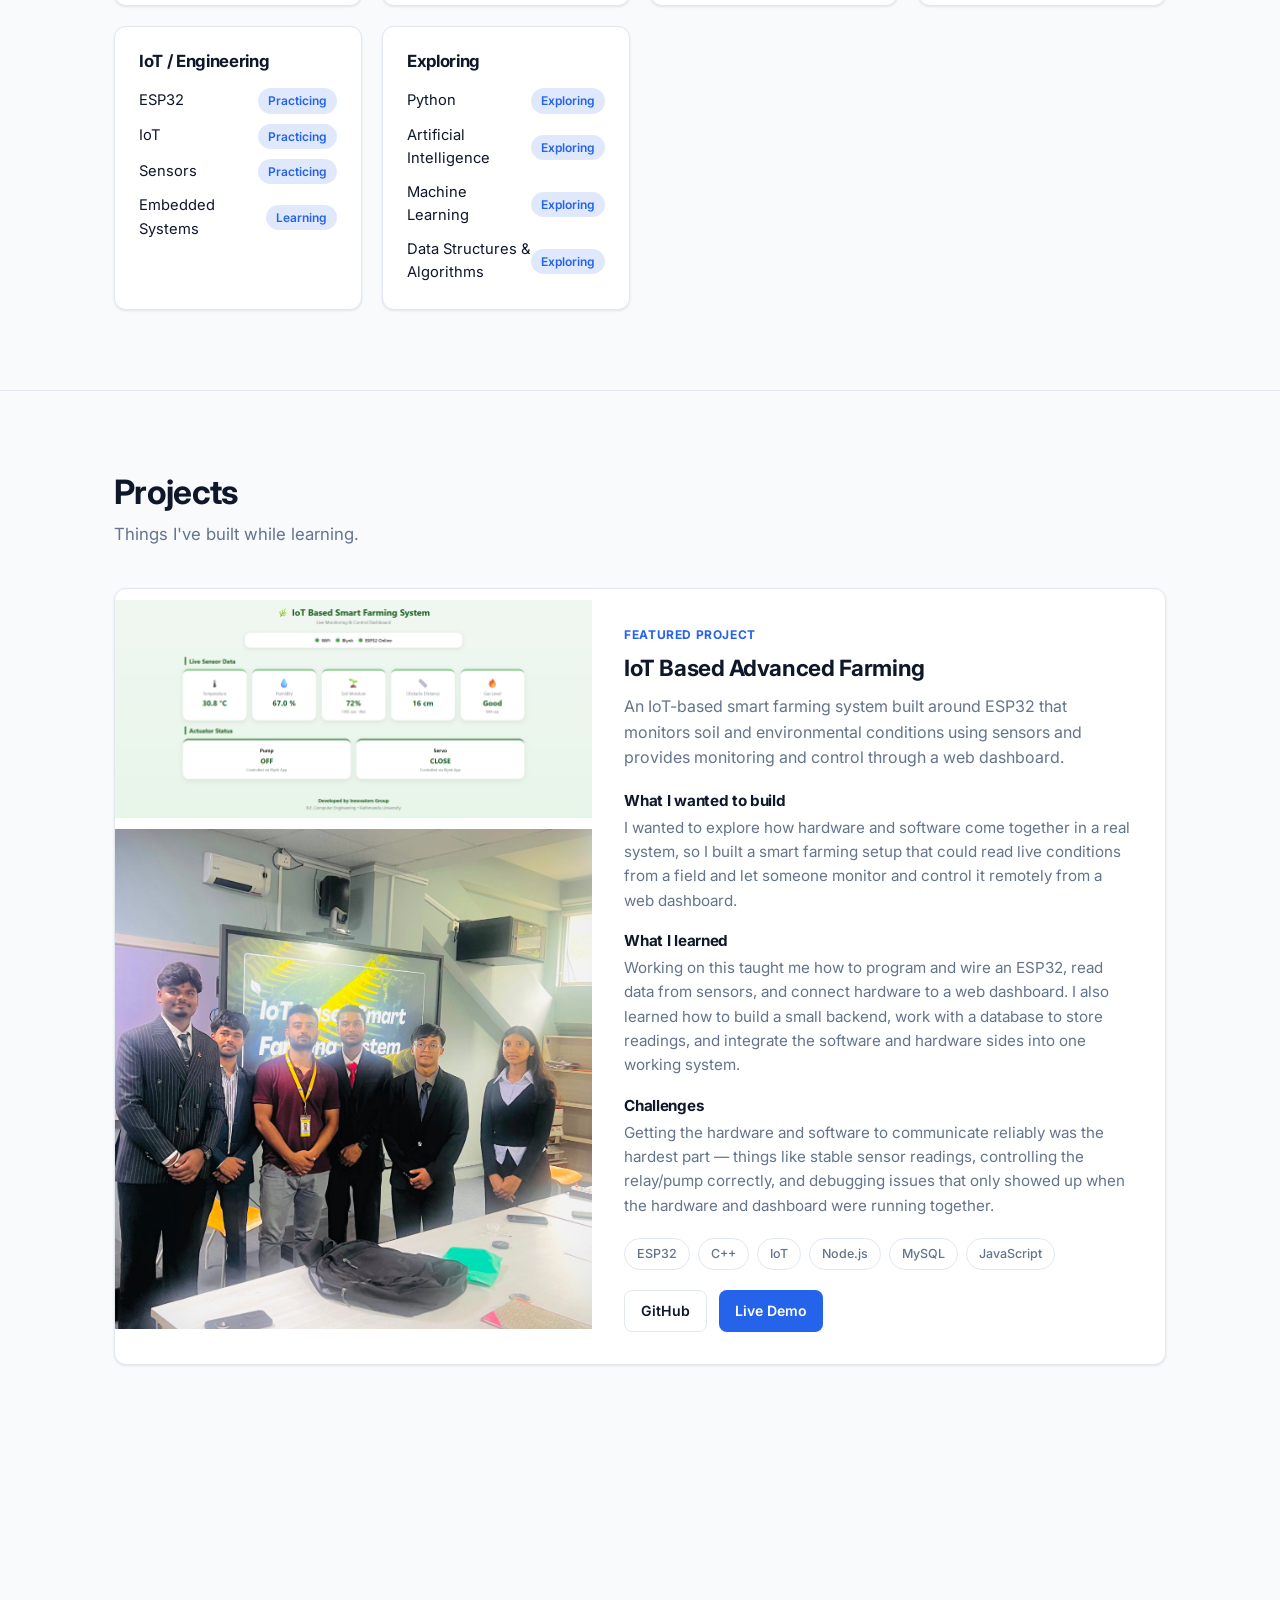
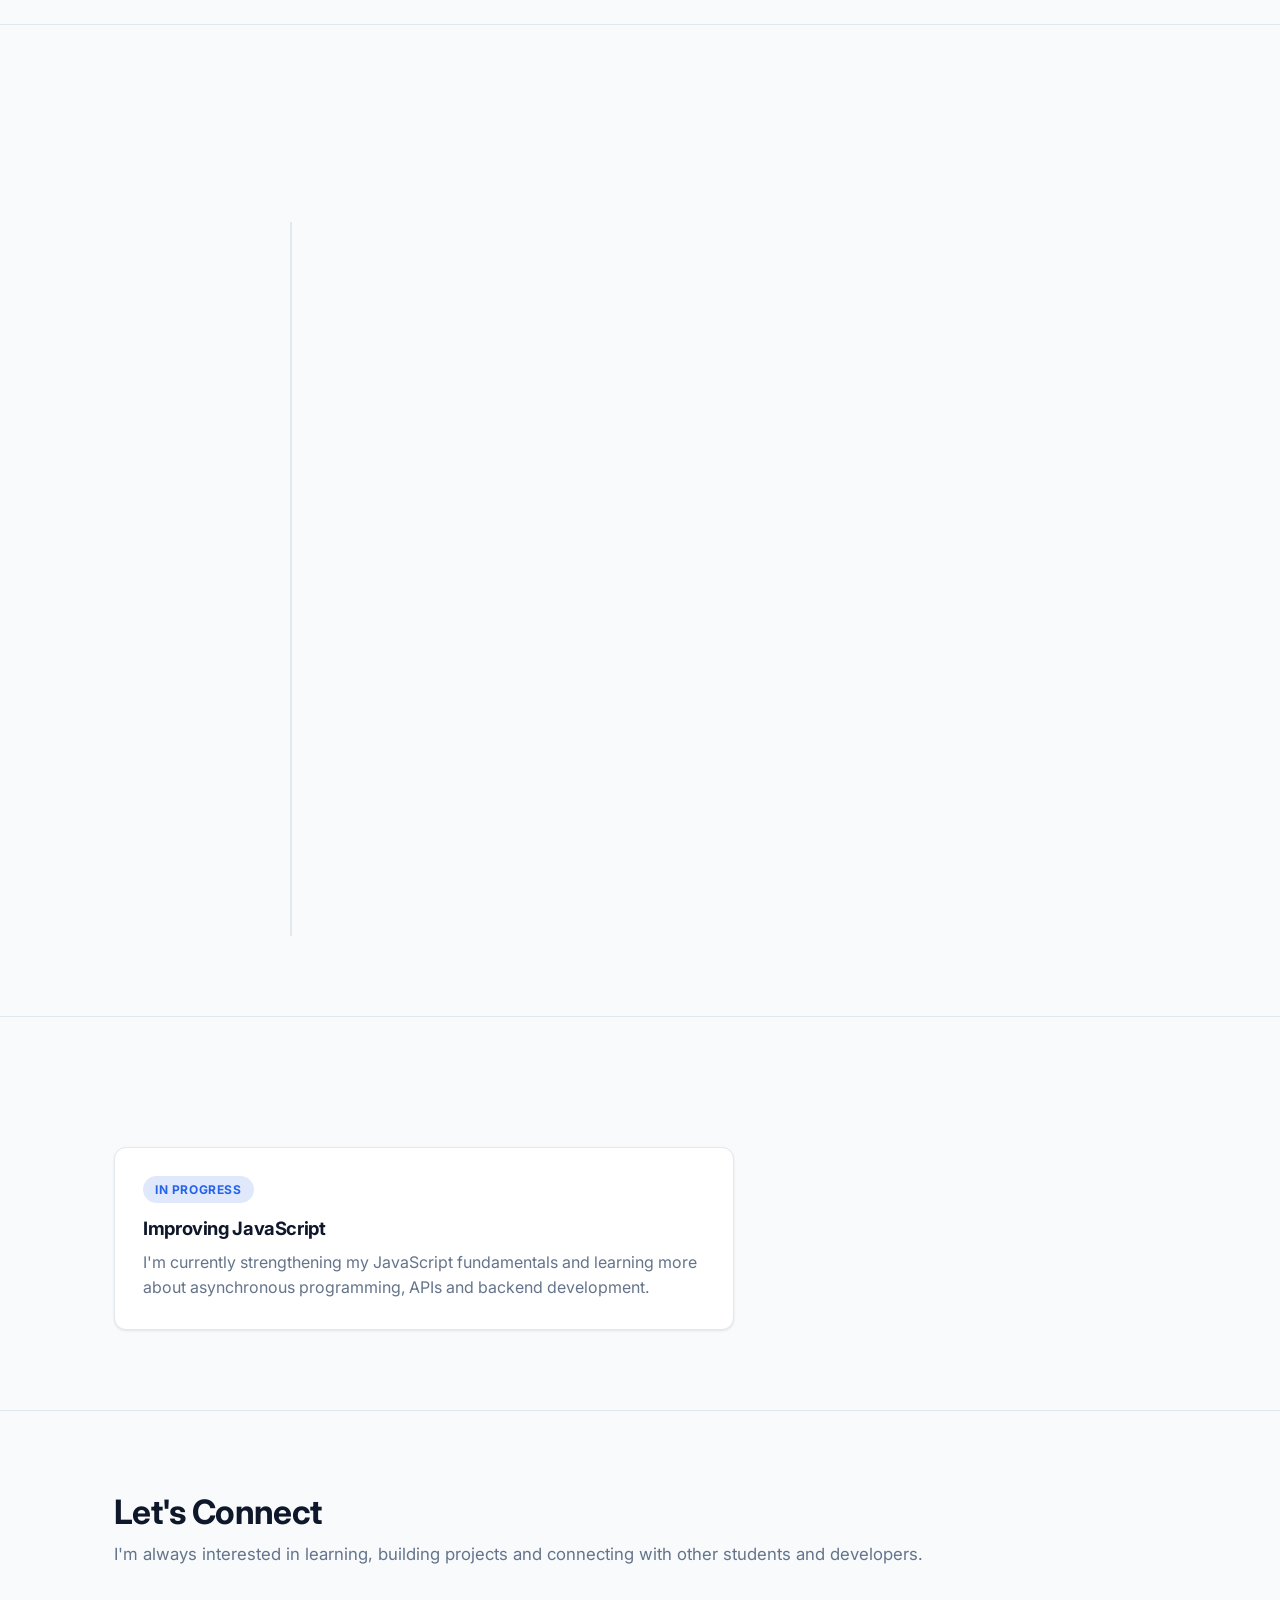
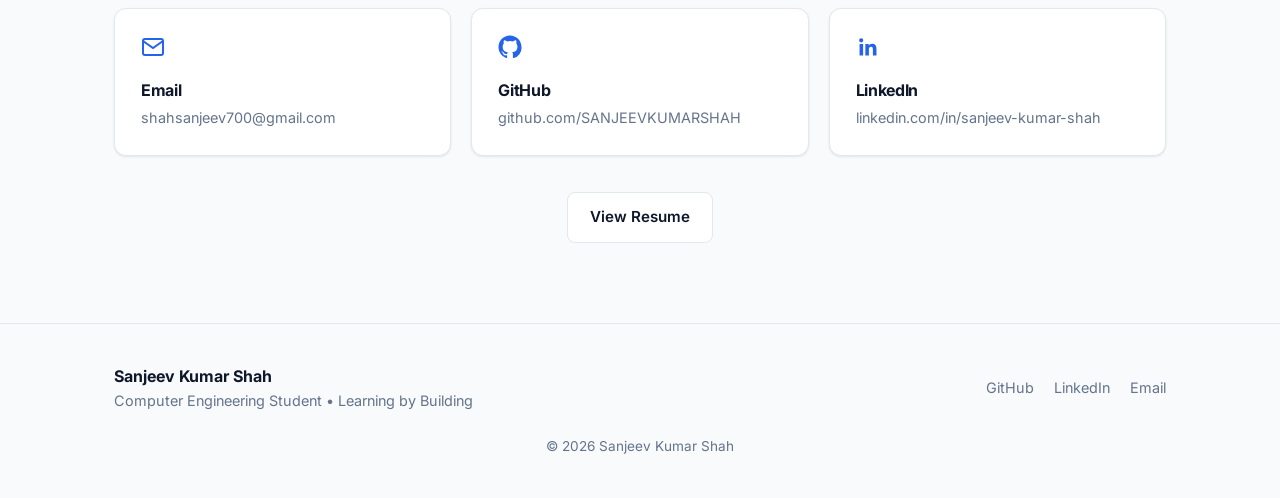
==== commit d23f6e50: "Change Google site verification meta tag Updated Google site verification meta tag with a new value." ====
--- a/index.html
+++ b/index.html
@@ -7,7 +7,8 @@
     <meta charset="UTF-8">
     <meta name="viewport" content="width=device-width, initial-scale=1.0">
 
-    <meta name="google-site-verification" content="r2t7p-8wSBsIbMDlZbn2toAnir5kqkb9wHHPvdEp0dc" />
+    <!-- <meta name="google-site-verification" content="r2t7p-8wSBsIbMDlZbn2toAnir5kqkb9wHHPvdEp0dc" /> -->
+    <meta name="google-site-verification" content="xvXO5SQRZNH00T2v8Ec5EKbkc42Y7o93DeSabK2aAEk" />
     
     <!-- ============ SEO ============ -->
     <title>Sanjeev Kumar Shah - Computer Engineering Student and Developer</title>
